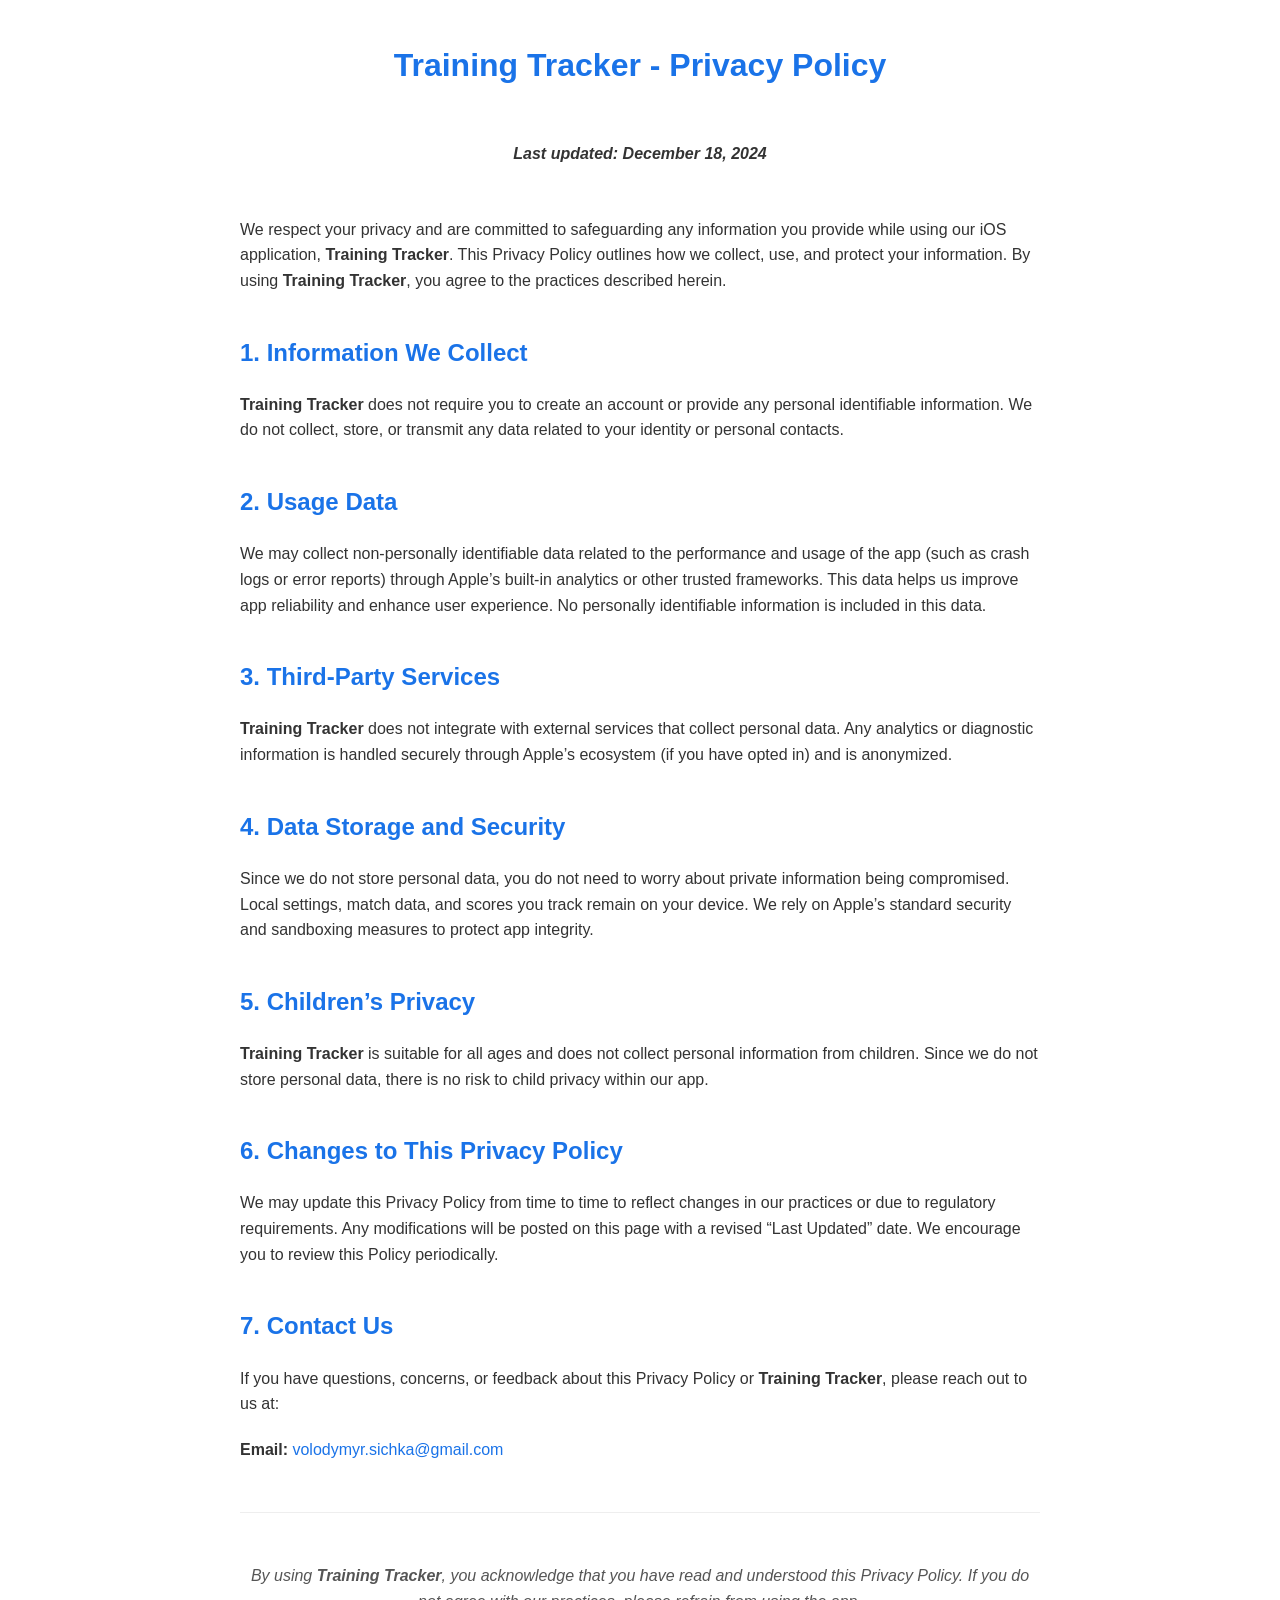
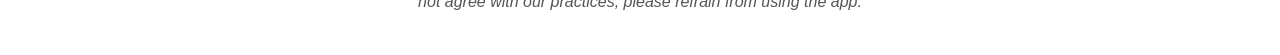
==== privacy-policy.html @ deebe8d8 "Add docs." ====
<!DOCTYPE html>
<html lang="en">
  <head>
    <meta charset="UTF-8" />
    <meta name="viewport" content="width=device-width, initial-scale=1.0"/>
    <title>Training Tracker - Privacy Policy</title>
    <style>
      body {
        font-family: Arial, sans-serif;
        max-width: 800px;
        margin: 40px auto;
        padding: 0 40px;
        line-height: 1.6;
        color: #333;
      }
      h1,
      h2 {
        color: #1a73e8;
      }
      h1 {
        text-align: center;
        margin-bottom: 50px;
      }
      h2 {
        margin-top: 40px;
      }
      p {
        margin-bottom: 20px;
      }
      hr {
        margin: 50px 0;
        border: none;
        border-top: 1px solid #eee;
      }
      .last-updated {
        font-style: italic;
        text-align: center;
        margin-bottom: 50px;
      }
      .footer-note {
        font-style: italic;
        text-align: center;
        margin-top: 50px;
        color: #555;
      }
      a {
        color: #1a73e8;
        text-decoration: none;
      }
      a:hover {
        text-decoration: underline;
      }
    </style>
  </head>
  <body>
    <h1>Training Tracker - Privacy Policy</h1>

    <p class="last-updated"><strong>Last updated: December 18, 2024</strong></p>

    <p>
      We respect your privacy 
      and are committed to safeguarding any information you provide while using our 
      iOS application, <strong>Training Tracker</strong>. This Privacy Policy outlines how 
      we collect, use, and protect your information. By using <strong>Training Tracker</strong>, 
      you agree to the practices described herein.
    </p>

    <h2>1. Information We Collect</h2>
    <p>
      <strong>Training Tracker</strong> does not require you to create an account or provide any 
      personal identifiable information. We do not collect, store, or transmit any data 
      related to your identity or personal contacts.
    </p>

    <h2>2. Usage Data</h2>
    <p>
      We may collect non-personally identifiable data related to the performance and usage 
      of the app (such as crash logs or error reports) through Apple’s built-in analytics 
      or other trusted frameworks. This data helps us improve app reliability and enhance 
      user experience. No personally identifiable information is included in this data.
    </p>

    <h2>3. Third-Party Services</h2>
    <p>
      <strong>Training Tracker</strong> does not integrate with external services that collect 
      personal data. Any analytics or diagnostic information is handled securely through 
      Apple’s ecosystem (if you have opted in) and is anonymized.
    </p>

    <h2>4. Data Storage and Security</h2>
    <p>
      Since we do not store personal data, you do not need to worry about private information 
      being compromised. Local settings, match data, and scores you track remain on your 
      device. We rely on Apple’s standard security and sandboxing measures to protect 
      app integrity.
    </p>

    <h2>5. Children’s Privacy</h2>
    <p>
      <strong>Training Tracker</strong> is suitable for all ages and does not collect personal 
      information from children. Since we do not store personal data, there is no risk to 
      child privacy within our app.
    </p>

    <h2>6. Changes to This Privacy Policy</h2>
    <p>
      We may update this Privacy Policy from time to time to reflect changes in our 
      practices or due to regulatory requirements. Any modifications will be posted 
      on this page with a revised “Last Updated” date. We encourage you to review this 
      Policy periodically.
    </p>

    <h2>7. Contact Us</h2>
    <p>
      If you have questions, concerns, or feedback about this Privacy Policy or 
      <strong>Training Tracker</strong>, please reach out to us at:
    </p>
    <p>
      <strong>Email:</strong> 
      <a href="mailto:volodymyr.sichka@gmail.com">volodymyr.sichka@gmail.com</a>
    </p>

    <hr />

    <p class="footer-note">
      <em>
        By using <strong>Training Tracker</strong>, you acknowledge that you have read and 
        understood this Privacy Policy. If you do not agree with our practices, please 
        refrain from using the app.
      </em>
    </p>
  </body>
</html>
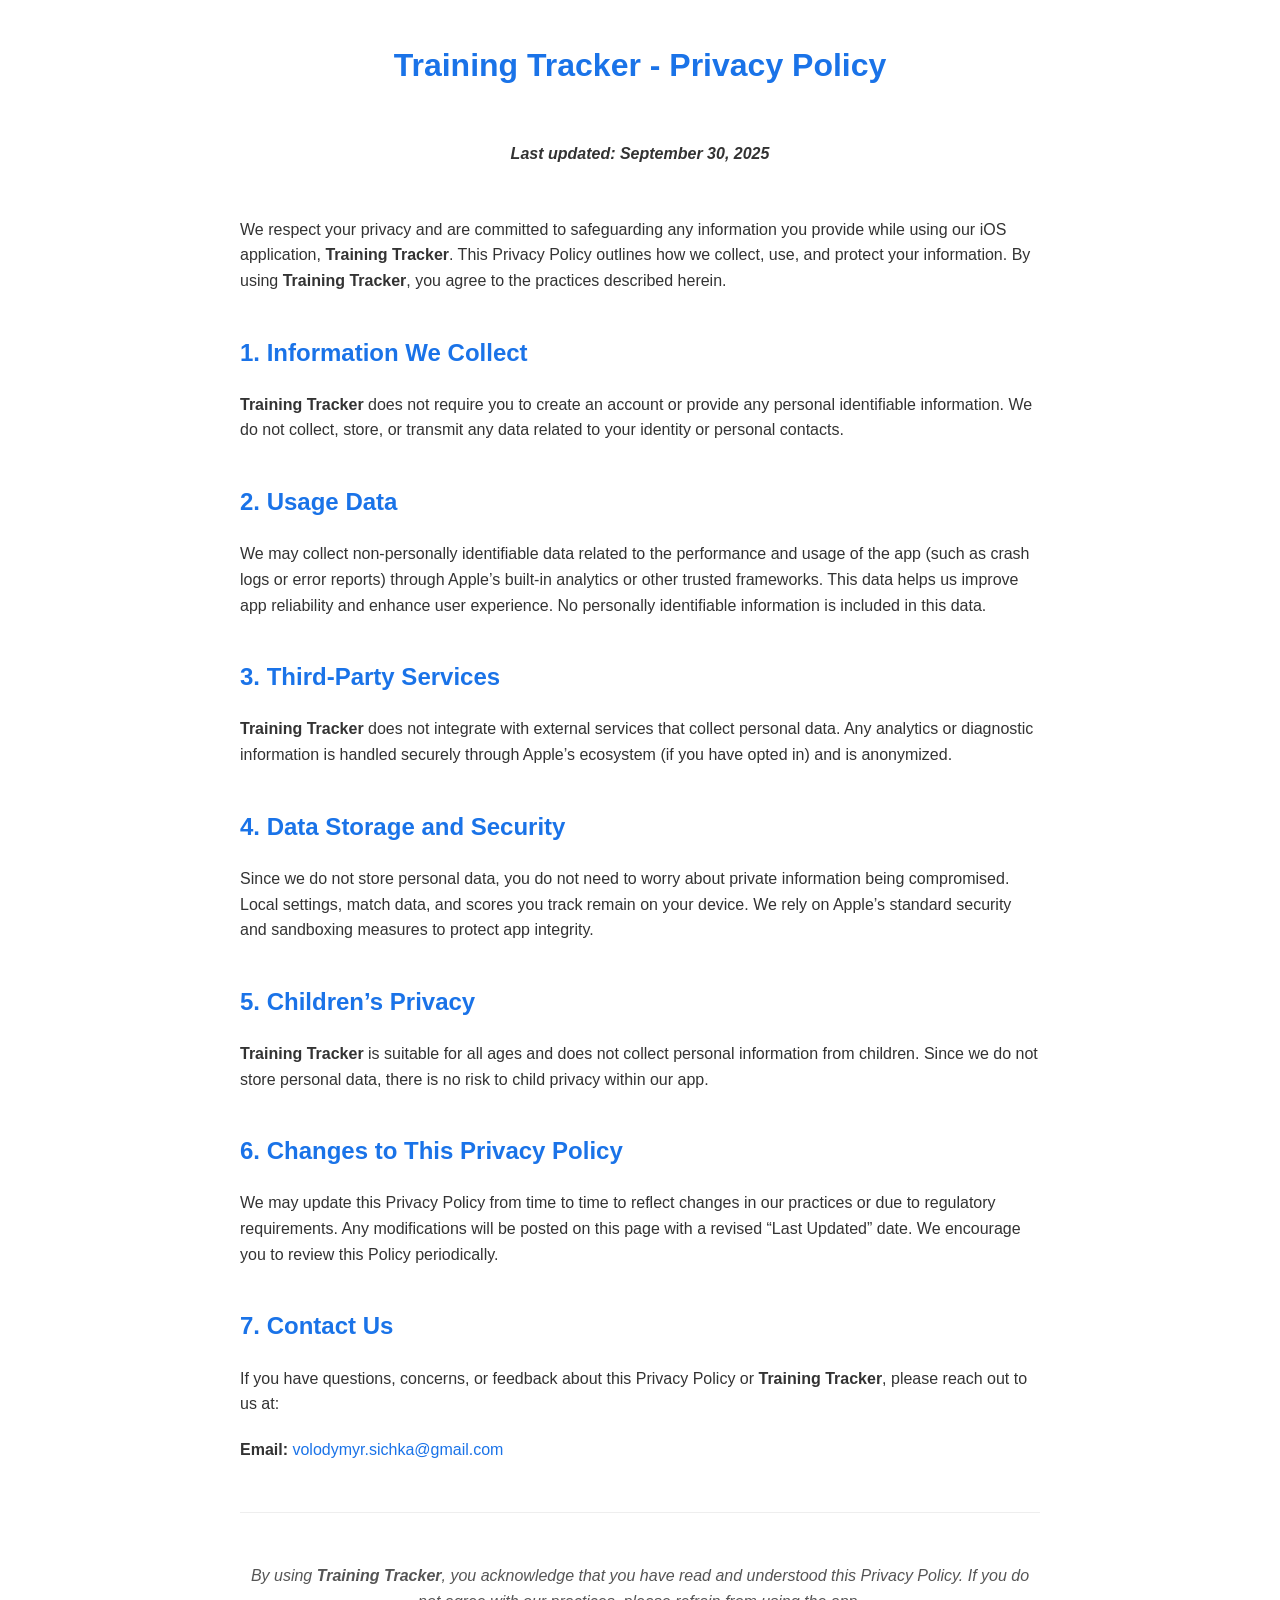
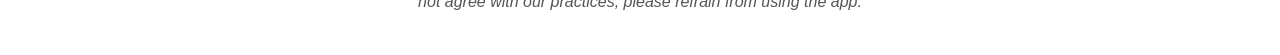
==== commit 63f934c0: "Fix date." ====
--- a/privacy-policy.html
+++ b/privacy-policy.html
@@ -55,7 +55,7 @@
   <body>
     <h1>Training Tracker - Privacy Policy</h1>
 
-    <p class="last-updated"><strong>Last updated: December 18, 2024</strong></p>
+    <p class="last-updated"><strong>Last updated: September 30, 2025</strong></p>
 
     <p>
       We respect your privacy 
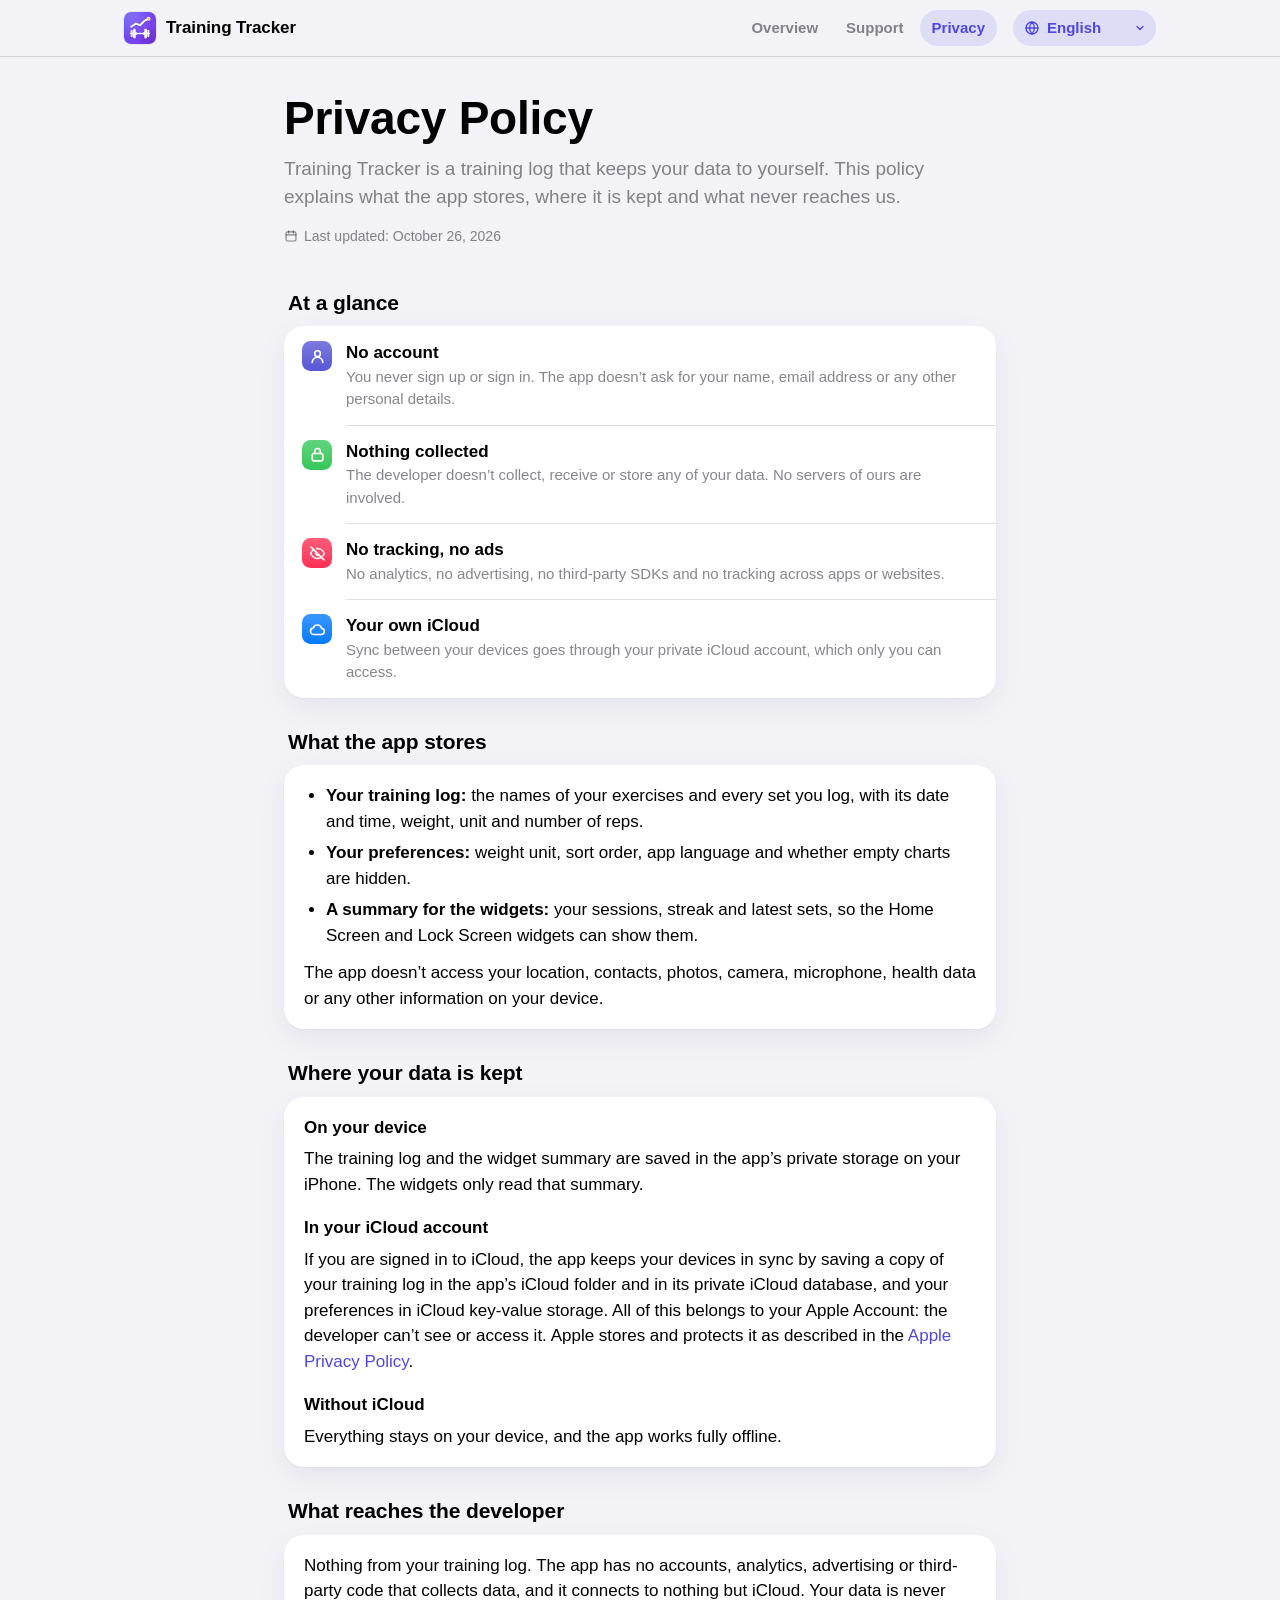
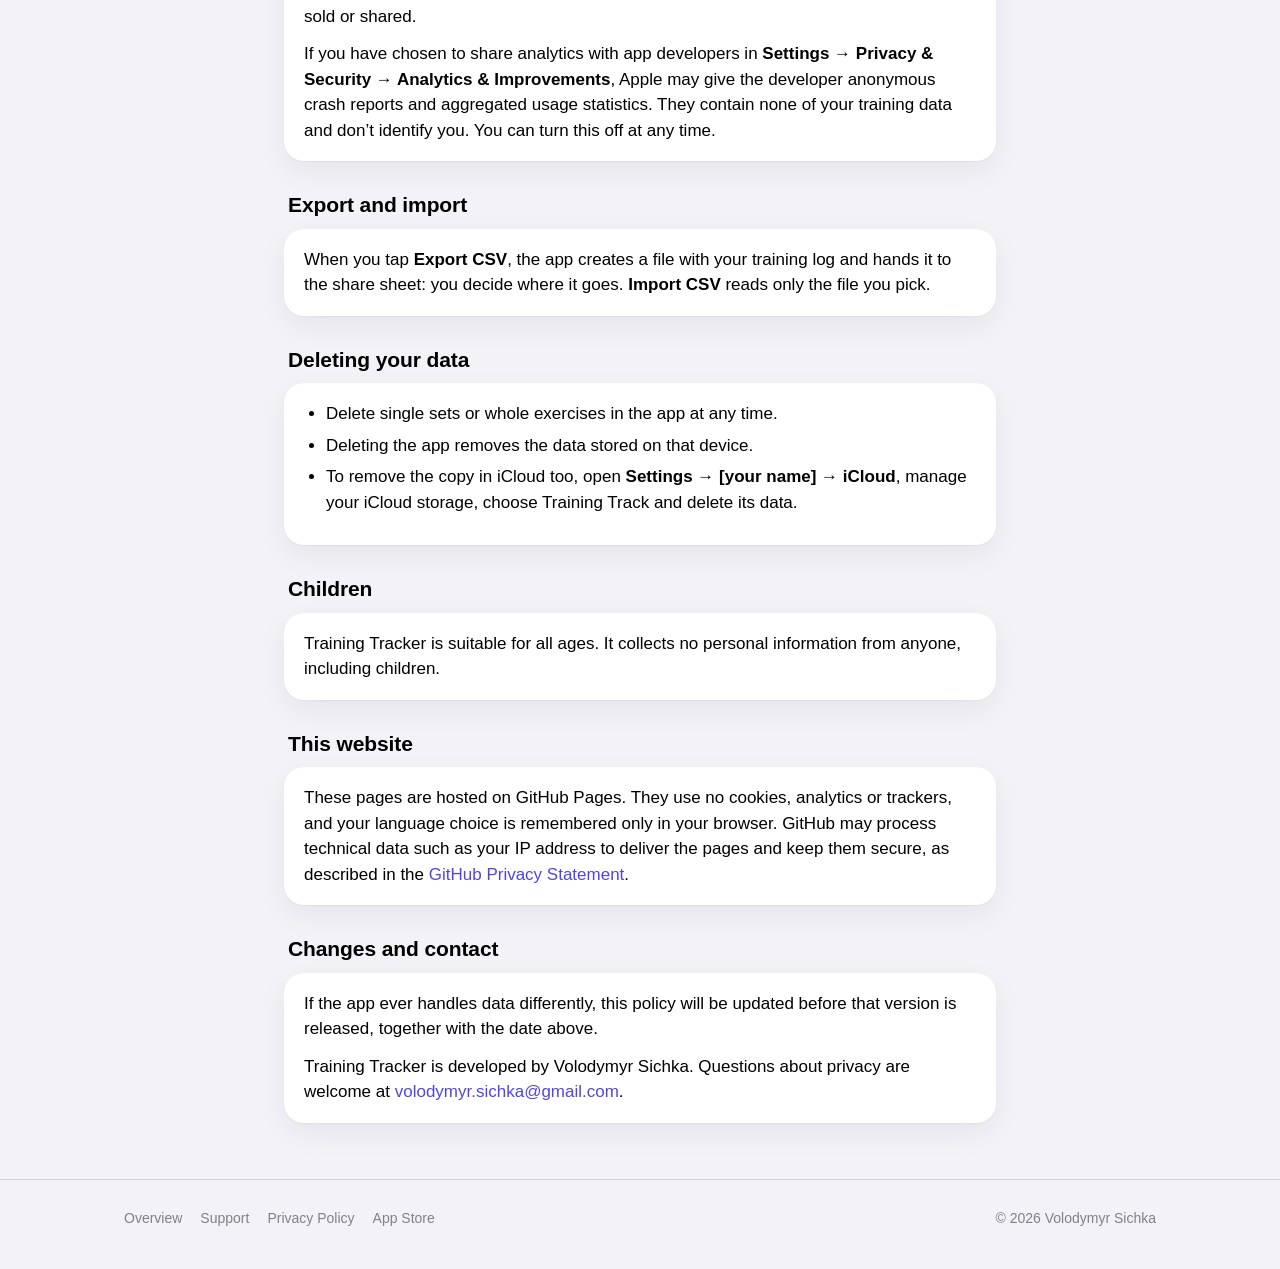
==== commit 33ca7854: "Redesign support and privacy pages, add marketing page Rewrite the three App Store pages in the app'" ====
--- a/privacy-policy.html
+++ b/privacy-policy.html
@@ -1,133 +1,715 @@
-<!DOCTYPE html>
+<!doctype html>
 <html lang="en">
-  <head>
-    <meta charset="UTF-8" />
-    <meta name="viewport" content="width=device-width, initial-scale=1.0"/>
-    <title>Training Tracker - Privacy Policy</title>
-    <style>
-      body {
-        font-family: Arial, sans-serif;
-        max-width: 800px;
-        margin: 40px auto;
-        padding: 0 40px;
-        line-height: 1.6;
-        color: #333;
-      }
-      h1,
-      h2 {
-        color: #1a73e8;
-      }
-      h1 {
-        text-align: center;
-        margin-bottom: 50px;
-      }
-      h2 {
-        margin-top: 40px;
-      }
-      p {
-        margin-bottom: 20px;
-      }
-      hr {
-        margin: 50px 0;
-        border: none;
-        border-top: 1px solid #eee;
-      }
-      .last-updated {
-        font-style: italic;
-        text-align: center;
-        margin-bottom: 50px;
-      }
-      .footer-note {
-        font-style: italic;
-        text-align: center;
-        margin-top: 50px;
-        color: #555;
-      }
-      a {
-        color: #1a73e8;
-        text-decoration: none;
-      }
-      a:hover {
-        text-decoration: underline;
-      }
-    </style>
-  </head>
-  <body>
-    <h1>Training Tracker - Privacy Policy</h1>
-
-    <p class="last-updated"><strong>Last updated: September 30, 2025</strong></p>
-
-    <p>
-      We respect your privacy 
-      and are committed to safeguarding any information you provide while using our 
-      iOS application, <strong>Training Tracker</strong>. This Privacy Policy outlines how 
-      we collect, use, and protect your information. By using <strong>Training Tracker</strong>, 
-      you agree to the practices described herein.
-    </p>
-
-    <h2>1. Information We Collect</h2>
-    <p>
-      <strong>Training Tracker</strong> does not require you to create an account or provide any 
-      personal identifiable information. We do not collect, store, or transmit any data 
-      related to your identity or personal contacts.
-    </p>
-
-    <h2>2. Usage Data</h2>
-    <p>
-      We may collect non-personally identifiable data related to the performance and usage 
-      of the app (such as crash logs or error reports) through Apple’s built-in analytics 
-      or other trusted frameworks. This data helps us improve app reliability and enhance 
-      user experience. No personally identifiable information is included in this data.
-    </p>
-
-    <h2>3. Third-Party Services</h2>
-    <p>
-      <strong>Training Tracker</strong> does not integrate with external services that collect 
-      personal data. Any analytics or diagnostic information is handled securely through 
-      Apple’s ecosystem (if you have opted in) and is anonymized.
-    </p>
-
-    <h2>4. Data Storage and Security</h2>
-    <p>
-      Since we do not store personal data, you do not need to worry about private information 
-      being compromised. Local settings, match data, and scores you track remain on your 
-      device. We rely on Apple’s standard security and sandboxing measures to protect 
-      app integrity.
-    </p>
-
-    <h2>5. Children’s Privacy</h2>
-    <p>
-      <strong>Training Tracker</strong> is suitable for all ages and does not collect personal 
-      information from children. Since we do not store personal data, there is no risk to 
-      child privacy within our app.
-    </p>
-
-    <h2>6. Changes to This Privacy Policy</h2>
-    <p>
-      We may update this Privacy Policy from time to time to reflect changes in our 
-      practices or due to regulatory requirements. Any modifications will be posted 
-      on this page with a revised “Last Updated” date. We encourage you to review this 
-      Policy periodically.
-    </p>
-
-    <h2>7. Contact Us</h2>
-    <p>
-      If you have questions, concerns, or feedback about this Privacy Policy or 
-      <strong>Training Tracker</strong>, please reach out to us at:
-    </p>
-    <p>
-      <strong>Email:</strong> 
-      <a href="mailto:volodymyr.sichka@gmail.com">volodymyr.sichka@gmail.com</a>
-    </p>
-
-    <hr />
-
-    <p class="footer-note">
-      <em>
-        By using <strong>Training Tracker</strong>, you acknowledge that you have read and 
-        understood this Privacy Policy. If you do not agree with our practices, please 
-        refrain from using the app.
-      </em>
-    </p>
-  </body>
-</html>+<head>
+  <meta charset="utf-8">
+  <meta name="viewport" content="width=device-width, initial-scale=1, viewport-fit=cover">
+  <meta name="color-scheme" content="light dark">
+  <meta name="theme-color" media="(prefers-color-scheme: light)" content="#F2F2F7">
+  <meta name="theme-color" media="(prefers-color-scheme: dark)" content="#000000">
+  <title>Privacy Policy · Training Tracker</title>
+  <meta name="description" content="Training Tracker has no accounts, collects no data and keeps your training log on your device and in your own iCloud.">
+  <link rel="icon" type="image/png" href="assets/favicon.png">
+  <link rel="apple-touch-icon" href="assets/apple-touch-icon.png">
+  <link rel="stylesheet" href="assets/style.css">
+  <script src="assets/site.js"></script>
+</head>
+<body>
+  <div class="l10n" data-title hidden>
+    <span lang="en">Privacy Policy · Training Tracker</span>
+    <span lang="de">Datenschutzerklärung · Training Tracker</span>
+    <span lang="fr">Politique de confidentialité · Training Tracker</span>
+    <span lang="uk">Політика конфіденційності · Training Tracker</span>
+    <span lang="es">Política de privacidad · Training Tracker</span>
+    <span lang="ja">プライバシーポリシー · Training Tracker</span>
+    <span lang="pt">Política de Privacidade · Training Tracker</span>
+  </div>
+
+  <header class="topbar">
+    <div class="wrap">
+      <a class="brand display" href="marketing.html">
+        <picture>
+          <source srcset="assets/app-icon-dark.png" media="(prefers-color-scheme: dark)">
+          <img src="assets/app-icon.png" alt="" width="32" height="32">
+        </picture>
+        <span>Training Tracker</span>
+      </a>
+      <nav class="nav">
+        <a href="marketing.html" class="l10n"><span lang="en">Overview</span><span lang="de">Überblick</span><span lang="fr">Aperçu</span><span lang="uk">Огляд</span><span lang="es">Resumen</span><span lang="ja">概要</span><span lang="pt">Visão geral</span></a>
+        <a href="support.html" class="l10n"><span lang="en">Support</span><span lang="de">Support</span><span lang="fr">Assistance</span><span lang="uk">Підтримка</span><span lang="es">Soporte</span><span lang="ja">サポート</span><span lang="pt">Suporte</span></a>
+        <a href="privacy-policy.html" class="l10n" aria-current="page"><span lang="en">Privacy</span><span lang="de">Datenschutz</span><span lang="fr">Confidentialité</span><span lang="uk">Конфіденційність</span><span lang="es">Privacidad</span><span lang="ja">プライバシー</span><span lang="pt">Privacidade</span></a>
+      </nav>
+      <label class="lang-picker">
+        <svg class="icon" aria-hidden="true"><use href="assets/icons.svg#globe"/></svg>
+        <select id="language" aria-label="Language">
+          <option value="en">English</option>
+          <option value="de">Deutsch</option>
+          <option value="fr">Français</option>
+          <option value="uk">Українська</option>
+          <option value="es">Español</option>
+          <option value="ja">日本語</option>
+          <option value="pt">Português</option>
+        </select>
+        <svg class="icon chevron" aria-hidden="true"><use href="assets/icons.svg#chevron-down"/></svg>
+      </label>
+    </div>
+  </header>
+
+  <main class="wrap narrow l10n">
+
+    <!-- English (authoritative) -->
+    <article lang="en">
+      <header class="page-head">
+        <h1 class="display">Privacy Policy</h1>
+        <p class="lead">Training Tracker is a training log that keeps your data to yourself. This policy explains what the app stores, where it is kept and what never reaches us.</p>
+        <p class="meta"><svg class="icon" aria-hidden="true"><use href="assets/icons.svg#calendar"/></svg>Last updated: October 26, 2026</p>
+      </header>
+
+      <section class="section">
+        <h2 class="section-title display">At a glance</h2>
+        <div class="group">
+          <div class="row"><span class="tile c-indigo"><svg class="icon"><use href="assets/icons.svg#person"/></svg></span><span><span class="row-title">No account</span><span class="row-text">You never sign up or sign in. The app doesn’t ask for your name, email address or any other personal details.</span></span></div>
+          <div class="row"><span class="tile c-green"><svg class="icon"><use href="assets/icons.svg#lock"/></svg></span><span><span class="row-title">Nothing collected</span><span class="row-text">The developer doesn’t collect, receive or store any of your data. No servers of ours are involved.</span></span></div>
+          <div class="row"><span class="tile c-pink"><svg class="icon"><use href="assets/icons.svg#eye-off"/></svg></span><span><span class="row-title">No tracking, no ads</span><span class="row-text">No analytics, no advertising, no third-party SDKs and no tracking across apps or websites.</span></span></div>
+          <div class="row"><span class="tile c-blue"><svg class="icon"><use href="assets/icons.svg#cloud"/></svg></span><span><span class="row-title">Your own iCloud</span><span class="row-text">Sync between your devices goes through your private iCloud account, which only you can access.</span></span></div>
+        </div>
+      </section>
+
+      <section class="section">
+        <h2 class="section-title display">What the app stores</h2>
+        <div class="card">
+          <ul>
+            <li><strong>Your training log:</strong> the names of your exercises and every set you log, with its date and time, weight, unit and number of reps.</li>
+            <li><strong>Your preferences:</strong> weight unit, sort order, app language and whether empty charts are hidden.</li>
+            <li><strong>A summary for the widgets:</strong> your sessions, streak and latest sets, so the Home Screen and Lock Screen widgets can show them.</li>
+          </ul>
+          <p>The app doesn’t access your location, contacts, photos, camera, microphone, health data or any other information on your device.</p>
+        </div>
+      </section>
+
+      <section class="section">
+        <h2 class="section-title display">Where your data is kept</h2>
+        <div class="card">
+          <h3>On your device</h3>
+          <p>The training log and the widget summary are saved in the app’s private storage on your iPhone. The widgets only read that summary.</p>
+          <h3>In your iCloud account</h3>
+          <p>If you are signed in to iCloud, the app keeps your devices in sync by saving a copy of your training log in the app’s iCloud folder and in its private iCloud database, and your preferences in iCloud key-value storage. All of this belongs to your Apple Account: the developer can’t see or access it. Apple stores and protects it as described in the <a href="https://www.apple.com/legal/privacy/">Apple Privacy Policy</a>.</p>
+          <h3>Without iCloud</h3>
+          <p>Everything stays on your device, and the app works fully offline.</p>
+        </div>
+      </section>
+
+      <section class="section">
+        <h2 class="section-title display">What reaches the developer</h2>
+        <div class="card">
+          <p>Nothing from your training log. The app has no accounts, analytics, advertising or third-party code that collects data, and it connects to nothing but iCloud. Your data is never sold or shared.</p>
+          <p>If you have chosen to share analytics with app developers in <span class="ui">Settings → Privacy &amp; Security → Analytics &amp; Improvements</span>, Apple may give the developer anonymous crash reports and aggregated usage statistics. They contain none of your training data and don’t identify you. You can turn this off at any time.</p>
+        </div>
+      </section>
+
+      <section class="section">
+        <h2 class="section-title display">Export and import</h2>
+        <div class="card">
+          <p>When you tap <span class="ui">Export CSV</span>, the app creates a file with your training log and hands it to the share sheet: you decide where it goes. <span class="ui">Import CSV</span> reads only the file you pick.</p>
+        </div>
+      </section>
+
+      <section class="section">
+        <h2 class="section-title display">Deleting your data</h2>
+        <div class="card">
+          <ul>
+            <li>Delete single sets or whole exercises in the app at any time.</li>
+            <li>Deleting the app removes the data stored on that device.</li>
+            <li>To remove the copy in iCloud too, open <span class="ui">Settings → [your name] → iCloud</span>, manage your iCloud storage, choose Training Track and delete its data.</li>
+          </ul>
+        </div>
+      </section>
+
+      <section class="section">
+        <h2 class="section-title display">Children</h2>
+        <div class="card">
+          <p>Training Tracker is suitable for all ages. It collects no personal information from anyone, including children.</p>
+        </div>
+      </section>
+
+      <section class="section">
+        <h2 class="section-title display">This website</h2>
+        <div class="card">
+          <p>These pages are hosted on GitHub Pages. They use no cookies, analytics or trackers, and your language choice is remembered only in your browser. GitHub may process technical data such as your IP address to deliver the pages and keep them secure, as described in the <a href="https://docs.github.com/site-policy/privacy-policies/github-general-privacy-statement">GitHub Privacy Statement</a>.</p>
+        </div>
+      </section>
+
+      <section class="section">
+        <h2 class="section-title display">Changes and contact</h2>
+        <div class="card">
+          <p>If the app ever handles data differently, this policy will be updated before that version is released, together with the date above.</p>
+          <p>Training Tracker is developed by Volodymyr Sichka. Questions about privacy are welcome at <a href="mailto:volodymyr.sichka@gmail.com">volodymyr.sichka@gmail.com</a>.</p>
+        </div>
+      </section>
+    </article>
+
+    <!-- Deutsch -->
+    <article lang="de">
+      <header class="page-head">
+        <h1 class="display">Datenschutz&shy;erklärung</h1>
+        <p class="lead">Training Tracker ist ein Trainingstagebuch, das deine Daten bei dir lässt. Hier steht, was die App speichert, wo die Daten liegen und was uns nie erreicht.</p>
+        <p class="meta"><svg class="icon" aria-hidden="true"><use href="assets/icons.svg#calendar"/></svg>Stand: 26. Oktober 2026</p>
+      </header>
+
+      <section class="section">
+        <h2 class="section-title display">Auf einen Blick</h2>
+        <div class="group">
+          <div class="row"><span class="tile c-indigo"><svg class="icon"><use href="assets/icons.svg#person"/></svg></span><span><span class="row-title">Kein Konto</span><span class="row-text">Du musst dich nie registrieren oder anmelden. Die App fragt weder nach deinem Namen noch nach deiner E-Mail-Adresse oder anderen persönlichen Angaben.</span></span></div>
+          <div class="row"><span class="tile c-green"><svg class="icon"><use href="assets/icons.svg#lock"/></svg></span><span><span class="row-title">Keine Datenerhebung</span><span class="row-text">Der Entwickler erhebt, empfängt und speichert keine deiner Daten. Es sind keine eigenen Server beteiligt.</span></span></div>
+          <div class="row"><span class="tile c-pink"><svg class="icon"><use href="assets/icons.svg#eye-off"/></svg></span><span><span class="row-title">Kein Tracking, keine Werbung</span><span class="row-text">Keine Analysedienste, keine Werbung, keine SDKs von Drittanbietern und kein Tracking über Apps oder Websites hinweg.</span></span></div>
+          <div class="row"><span class="tile c-blue"><svg class="icon"><use href="assets/icons.svg#cloud"/></svg></span><span><span class="row-title">Deine eigene iCloud</span><span class="row-text">Der Abgleich zwischen deinen Geräten läuft über deinen privaten iCloud-Account, auf den nur du zugreifen kannst.</span></span></div>
+        </div>
+      </section>
+
+      <section class="section">
+        <h2 class="section-title display">Was die App speichert</h2>
+        <div class="card">
+          <ul>
+            <li><strong>Dein Trainingstagebuch:</strong> die Namen deiner Übungen und jeden eingetragenen Satz mit Datum und Uhrzeit, Gewicht, Einheit und Wiederholungen.</li>
+            <li><strong>Deine Einstellungen:</strong> Gewichtseinheit, Sortierung, App-Sprache und ob leere Diagramme ausgeblendet werden.</li>
+            <li><strong>Eine Zusammenfassung für die Widgets:</strong> deine Einheiten, deine Serie und deine letzten Sätze, damit die Widgets auf dem Home- und Sperrbildschirm sie anzeigen können.</li>
+          </ul>
+          <p>Die App greift nicht auf deinen Standort, deine Kontakte, Fotos, Kamera, dein Mikrofon, Gesundheitsdaten oder andere Informationen auf deinem Gerät zu.</p>
+        </div>
+      </section>
+
+      <section class="section">
+        <h2 class="section-title display">Wo deine Daten liegen</h2>
+        <div class="card">
+          <h3>Auf deinem Gerät</h3>
+          <p>Das Trainingstagebuch und die Widget-Zusammenfassung werden im privaten Speicher der App auf deinem iPhone gesichert. Die Widgets lesen nur diese Zusammenfassung.</p>
+          <h3>In deinem iCloud-Account</h3>
+          <p>Wenn du bei iCloud angemeldet bist, hält die App deine Geräte synchron: Sie speichert eine Kopie deines Trainingstagebuchs im iCloud-Ordner der App und in ihrer privaten iCloud-Datenbank sowie deine Einstellungen im iCloud-Schlüssel-Wert-Speicher. All das gehört zu deinem Apple Account – der Entwickler kann es weder sehen noch darauf zugreifen. Apple speichert und schützt diese Daten gemäß der <a href="https://www.apple.com/de/legal/privacy/">Datenschutzrichtlinie von Apple</a>.</p>
+          <h3>Ohne iCloud</h3>
+          <p>Alles bleibt auf deinem Gerät, und die App funktioniert vollständig offline.</p>
+        </div>
+      </section>
+
+      <section class="section">
+        <h2 class="section-title display">Was den Entwickler erreicht</h2>
+        <div class="card">
+          <p>Nichts aus deinem Trainingstagebuch. Die App hat keine Konten, keine Analyse, keine Werbung und keinen Fremdcode, der Daten sammelt, und sie verbindet sich mit nichts außer iCloud. Deine Daten werden nie verkauft oder weitergegeben.</p>
+          <p>Wenn du unter <span class="ui">Einstellungen → Datenschutz &amp; Sicherheit → Analyse &amp; Verbesserungen</span> zugestimmt hast, Analysedaten mit App-Entwicklern zu teilen, kann Apple dem Entwickler anonyme Absturzberichte und zusammengefasste Nutzungsstatistiken bereitstellen. Sie enthalten keine Trainingsdaten und lassen keinen Rückschluss auf dich zu. Du kannst das jederzeit ausschalten.</p>
+        </div>
+      </section>
+
+      <section class="section">
+        <h2 class="section-title display">Export und Import</h2>
+        <div class="card">
+          <p>Wenn du auf <span class="ui">CSV exportieren</span> tippst, erstellt die App eine Datei mit deinem Trainingstagebuch und übergibt sie an das Teilen-Menü – du entscheidest, wohin sie geht. <span class="ui">CSV importieren</span> liest nur die Datei, die du auswählst.</p>
+        </div>
+      </section>
+
+      <section class="section">
+        <h2 class="section-title display">Daten löschen</h2>
+        <div class="card">
+          <ul>
+            <li>Einzelne Sätze oder ganze Übungen kannst du jederzeit in der App löschen.</li>
+            <li>Wenn du die App löschst, werden die auf diesem Gerät gespeicherten Daten entfernt.</li>
+            <li>Um auch die Kopie in iCloud zu entfernen, öffne <span class="ui">Einstellungen → [dein Name] → iCloud</span>, verwalte deinen iCloud-Speicher, wähle Training Track und lösche die Daten.</li>
+          </ul>
+        </div>
+      </section>
+
+      <section class="section">
+        <h2 class="section-title display">Kinder</h2>
+        <div class="card">
+          <p>Training Tracker ist für alle Altersgruppen geeignet. Die App erhebt von niemandem personenbezogene Daten, auch nicht von Kindern.</p>
+        </div>
+      </section>
+
+      <section class="section">
+        <h2 class="section-title display">Diese Website</h2>
+        <div class="card">
+          <p>Diese Seiten werden über GitHub Pages bereitgestellt. Sie verwenden keine Cookies, Analysedienste oder Tracker; deine Sprachwahl wird nur in deinem Browser gespeichert. GitHub kann technische Daten wie deine IP-Adresse verarbeiten, um die Seiten auszuliefern und abzusichern – siehe das <a href="https://docs.github.com/site-policy/privacy-policies/github-general-privacy-statement">GitHub Privacy Statement</a>.</p>
+        </div>
+      </section>
+
+      <section class="section">
+        <h2 class="section-title display">Änderungen und Kontakt</h2>
+        <div class="card">
+          <p>Falls die App jemals anders mit Daten umgeht, wird diese Erklärung vor dem Erscheinen der jeweiligen Version aktualisiert, ebenso das Datum oben.</p>
+          <p>Training Tracker wird von Volodymyr Sichka entwickelt. Fragen zum Datenschutz gern an <a href="mailto:volodymyr.sichka@gmail.com">volodymyr.sichka@gmail.com</a>.</p>
+        </div>
+        <p class="footnote">Diese Übersetzung dient der Information. Bei Abweichungen gilt die englische Fassung.</p>
+      </section>
+    </article>
+
+    <!-- Français -->
+    <article lang="fr">
+      <header class="page-head">
+        <h1 class="display">Politique de confidentialité</h1>
+        <p class="lead">Training Tracker est un journal d’entraînement qui garde vos données pour vous. Cette politique explique ce que l’app enregistre, où les données sont conservées et ce qui ne nous parvient jamais.</p>
+        <p class="meta"><svg class="icon" aria-hidden="true"><use href="assets/icons.svg#calendar"/></svg>Dernière mise à jour&nbsp;: 26&nbsp;octobre 2026</p>
+      </header>
+
+      <section class="section">
+        <h2 class="section-title display">En bref</h2>
+        <div class="group">
+          <div class="row"><span class="tile c-indigo"><svg class="icon"><use href="assets/icons.svg#person"/></svg></span><span><span class="row-title">Aucun compte</span><span class="row-text">Vous n’avez jamais besoin de vous inscrire ni de vous connecter. L’app ne vous demande ni nom, ni adresse e-mail, ni aucune autre information personnelle.</span></span></div>
+          <div class="row"><span class="tile c-green"><svg class="icon"><use href="assets/icons.svg#lock"/></svg></span><span><span class="row-title">Aucune collecte</span><span class="row-text">Le développeur ne collecte, ne reçoit et ne stocke aucune de vos données. Aucun serveur à nous n’intervient.</span></span></div>
+          <div class="row"><span class="tile c-pink"><svg class="icon"><use href="assets/icons.svg#eye-off"/></svg></span><span><span class="row-title">Ni suivi, ni publicité</span><span class="row-text">Aucun outil d’analyse, aucune publicité, aucun SDK tiers et aucun suivi entre apps ou sites web.</span></span></div>
+          <div class="row"><span class="tile c-blue"><svg class="icon"><use href="assets/icons.svg#cloud"/></svg></span><span><span class="row-title">Votre propre iCloud</span><span class="row-text">La synchronisation entre vos appareils passe par votre compte iCloud privé, auquel vous seul avez accès.</span></span></div>
+        </div>
+      </section>
+
+      <section class="section">
+        <h2 class="section-title display">Ce que l’app enregistre</h2>
+        <div class="card">
+          <ul>
+            <li><strong>Votre journal d’entraînement&nbsp;:</strong> le nom de vos exercices et chaque série notée, avec sa date et son heure, la charge, l’unité et le nombre de répétitions.</li>
+            <li><strong>Vos préférences&nbsp;:</strong> unité de poids, ordre de tri, langue de l’app et masquage des graphiques vides.</li>
+            <li><strong>Un résumé pour les widgets&nbsp;:</strong> vos séances, votre série de semaines et vos dernières séries, pour que les widgets de l’écran d’accueil et de l’écran verrouillé puissent les afficher.</li>
+          </ul>
+          <p>L’app n’accède ni à votre position, ni à vos contacts, photos, appareil photo, micro, données de santé ou à toute autre information de votre appareil.</p>
+        </div>
+      </section>
+
+      <section class="section">
+        <h2 class="section-title display">Où sont vos données</h2>
+        <div class="card">
+          <h3>Sur votre appareil</h3>
+          <p>Le journal d’entraînement et le résumé des widgets sont enregistrés dans l’espace de stockage privé de l’app sur votre iPhone. Les widgets se contentent de lire ce résumé.</p>
+          <h3>Dans votre compte iCloud</h3>
+          <p>Si vous êtes connecté à iCloud, l’app synchronise vos appareils en enregistrant une copie de votre journal dans le dossier iCloud de l’app et dans sa base de données iCloud privée, et vos préférences dans le stockage clé-valeur d’iCloud. Tout cela appartient à votre compte Apple&nbsp;: le développeur ne peut ni le voir ni y accéder. Apple conserve et protège ces données conformément à sa <a href="https://www.apple.com/fr/legal/privacy/">politique de confidentialité</a>.</p>
+          <h3>Sans iCloud</h3>
+          <p>Tout reste sur votre appareil et l’app fonctionne entièrement hors ligne.</p>
+        </div>
+      </section>
+
+      <section class="section">
+        <h2 class="section-title display">Ce qui parvient au développeur</h2>
+        <div class="card">
+          <p>Rien de votre journal d’entraînement. L’app n’a ni compte, ni outil d’analyse, ni publicité, ni code tiers qui collecte des données, et elle ne se connecte qu’à iCloud. Vos données ne sont jamais vendues ni partagées.</p>
+          <p>Si vous avez accepté de partager les analyses avec les développeurs dans <span class="ui">Réglages → Confidentialité et sécurité → Analyse et améliorations</span>, Apple peut fournir au développeur des rapports de plantage anonymes et des statistiques d’utilisation agrégées. Ils ne contiennent aucune donnée d’entraînement et ne permettent pas de vous identifier. Vous pouvez désactiver ce partage à tout moment.</p>
+        </div>
+      </section>
+
+      <section class="section">
+        <h2 class="section-title display">Export et import</h2>
+        <div class="card">
+          <p>Lorsque vous touchez <span class="ui">Exporter en CSV</span>, l’app crée un fichier contenant votre journal et le transmet à la feuille de partage&nbsp;: c’est vous qui décidez où il va. <span class="ui">Importer un CSV</span> ne lit que le fichier que vous choisissez.</p>
+        </div>
+      </section>
+
+      <section class="section">
+        <h2 class="section-title display">Supprimer vos données</h2>
+        <div class="card">
+          <ul>
+            <li>Supprimez à tout moment des séries ou des exercices entiers dans l’app.</li>
+            <li>Supprimer l’app efface les données enregistrées sur cet appareil.</li>
+            <li>Pour supprimer aussi la copie dans iCloud, ouvrez <span class="ui">Réglages → [votre nom] → iCloud</span>, gérez votre stockage iCloud, choisissez Training Track et supprimez ses données.</li>
+          </ul>
+        </div>
+      </section>
+
+      <section class="section">
+        <h2 class="section-title display">Enfants</h2>
+        <div class="card">
+          <p>Training Tracker convient à tous les âges. L’app ne collecte aucune information personnelle, auprès de personne, y compris des enfants.</p>
+        </div>
+      </section>
+
+      <section class="section">
+        <h2 class="section-title display">Ce site web</h2>
+        <div class="card">
+          <p>Ces pages sont hébergées sur GitHub Pages. Elles n’utilisent ni cookies, ni outils d’analyse, ni traceurs&nbsp;; votre choix de langue est mémorisé uniquement dans votre navigateur. GitHub peut traiter des données techniques comme votre adresse IP pour diffuser et sécuriser les pages, comme l’explique la <a href="https://docs.github.com/site-policy/privacy-policies/github-general-privacy-statement">déclaration de confidentialité de GitHub</a>.</p>
+        </div>
+      </section>
+
+      <section class="section">
+        <h2 class="section-title display">Modifications et contact</h2>
+        <div class="card">
+          <p>Si l’app venait à traiter les données différemment, cette politique serait mise à jour avant la sortie de la version concernée, tout comme la date ci-dessus.</p>
+          <p>Training Tracker est développé par Volodymyr Sichka. Pour toute question sur la confidentialité, écrivez à <a href="mailto:volodymyr.sichka@gmail.com">volodymyr.sichka@gmail.com</a>.</p>
+        </div>
+        <p class="footnote">Cette traduction est fournie à titre informatif. En cas de divergence, la version anglaise prévaut.</p>
+      </section>
+    </article>
+
+    <!-- Українська -->
+    <article lang="uk">
+      <header class="page-head">
+        <h1 class="display">Політика конфіденційності</h1>
+        <p class="lead">Training Tracker — щоденник тренувань, який залишає ваші дані вам. Тут пояснено, що зберігає застосунок, де лежать дані і що ніколи до нас не потрапляє.</p>
+        <p class="meta"><svg class="icon" aria-hidden="true"><use href="assets/icons.svg#calendar"/></svg>Оновлено: 26 жовтня 2026 р.</p>
+      </header>
+
+      <section class="section">
+        <h2 class="section-title display">Коротко</h2>
+        <div class="group">
+          <div class="row"><span class="tile c-indigo"><svg class="icon"><use href="assets/icons.svg#person"/></svg></span><span><span class="row-title">Без облікового запису</span><span class="row-text">Не треба ні реєструватися, ні входити. Застосунок не питає вашого імені, електронної пошти чи інших особистих даних.</span></span></div>
+          <div class="row"><span class="tile c-green"><svg class="icon"><use href="assets/icons.svg#lock"/></svg></span><span><span class="row-title">Нічого не збирається</span><span class="row-text">Розробник не збирає, не отримує і не зберігає жодних ваших даних. Наших серверів тут немає.</span></span></div>
+          <div class="row"><span class="tile c-pink"><svg class="icon"><use href="assets/icons.svg#eye-off"/></svg></span><span><span class="row-title">Без стеження й реклами</span><span class="row-text">Жодної аналітики, реклами, сторонніх SDK і жодного стеження між застосунками чи вебсайтами.</span></span></div>
+          <div class="row"><span class="tile c-blue"><svg class="icon"><use href="assets/icons.svg#cloud"/></svg></span><span><span class="row-title">Ваш власний iCloud</span><span class="row-text">Синхронізація між пристроями йде через ваш приватний обліковий запис iCloud, до якого маєте доступ лише ви.</span></span></div>
+        </div>
+      </section>
+
+      <section class="section">
+        <h2 class="section-title display">Що зберігає застосунок</h2>
+        <div class="card">
+          <ul>
+            <li><strong>Щоденник тренувань:</strong> назви ваших вправ і кожен записаний підхід із датою й часом, вагою, одиницею та кількістю повторів.</li>
+            <li><strong>Налаштування:</strong> одиниця ваги, порядок сортування, мова застосунку та чи приховувати пусті графіки.</li>
+            <li><strong>Зведення для віджетів:</strong> ваші тренування, серія тижнів і останні підходи, щоб віджети на початковому екрані та екрані блокування могли їх показати.</li>
+          </ul>
+          <p>Застосунок не має доступу до вашого місцезнаходження, контактів, фото, камери, мікрофона, даних про здоров’я чи будь-якої іншої інформації на пристрої.</p>
+        </div>
+      </section>
+
+      <section class="section">
+        <h2 class="section-title display">Де зберігаються дані</h2>
+        <div class="card">
+          <h3>На вашому пристрої</h3>
+          <p>Щоденник тренувань і зведення для віджетів зберігаються в приватному сховищі застосунку на вашому iPhone. Віджети лише читають це зведення.</p>
+          <h3>У вашому обліковому записі iCloud</h3>
+          <p>Якщо ви ввійшли в iCloud, застосунок синхронізує ваші пристрої: зберігає копію щоденника в папці застосунку в iCloud і в його приватній базі даних iCloud, а налаштування — у сховищі ключ-значення iCloud. Усе це належить вашому обліковому запису Apple: розробник не може ні бачити цих даних, ні отримати до них доступ. Apple зберігає та захищає їх відповідно до <a href="https://www.apple.com/ua/legal/privacy/">Політики конфіденційності Apple</a>.</p>
+          <h3>Без iCloud</h3>
+          <p>Усе залишається на вашому пристрої, а застосунок повністю працює офлайн.</p>
+        </div>
+      </section>
+
+      <section class="section">
+        <h2 class="section-title display">Що отримує розробник</h2>
+        <div class="card">
+          <p>Нічого з вашого щоденника тренувань. У застосунку немає облікових записів, аналітики, реклами чи стороннього коду, що збирає дані, і він не з’єднується ні з чим, крім iCloud. Ваші дані ніколи не продаються і нікому не передаються.</p>
+          <p>Якщо в Параметрах iOS (<span class="ui">Приватність і безпека → Аналітика й покращення</span>) ви погодилися ділитися аналітикою з розробниками, Apple може надавати розробнику анонімні звіти про збої та узагальнену статистику використання. У них немає даних про тренування, і вони не дозволяють вас ідентифікувати. Це можна вимкнути будь-коли.</p>
+        </div>
+      </section>
+
+      <section class="section">
+        <h2 class="section-title display">Експорт та імпорт</h2>
+        <div class="card">
+          <p>Коли ви торкаєтеся <span class="ui">Експорт CSV</span>, застосунок створює файл із вашим щоденником і передає його в меню «Поширити» — куди його надіслати, вирішуєте ви. <span class="ui">Імпорт CSV</span> читає лише файл, який ви виберете.</p>
+        </div>
+      </section>
+
+      <section class="section">
+        <h2 class="section-title display">Видалення даних</h2>
+        <div class="card">
+          <ul>
+            <li>Окремі підходи чи цілі вправи можна будь-коли видалити в застосунку.</li>
+            <li>Видалення застосунку прибирає дані, збережені на цьому пристрої.</li>
+            <li>Щоб видалити й копію в iCloud, відкрийте <span class="ui">Параметри → [ваше ім’я] → iCloud</span>, перейдіть до керування сховищем iCloud, виберіть Training Track і видаліть його дані.</li>
+          </ul>
+        </div>
+      </section>
+
+      <section class="section">
+        <h2 class="section-title display">Діти</h2>
+        <div class="card">
+          <p>Training Tracker підходить для будь-якого віку. Застосунок ні в кого не збирає особистої інформації, зокрема й у дітей.</p>
+        </div>
+      </section>
+
+      <section class="section">
+        <h2 class="section-title display">Цей вебсайт</h2>
+        <div class="card">
+          <p>Ці сторінки розміщені на GitHub Pages. Вони не використовують ні cookies, ні аналітики, ні трекерів; вибрана мова запам’ятовується лише у вашому браузері. GitHub може обробляти технічні дані, як-от вашу IP-адресу, щоб доставляти сторінки й захищати їх, — див. <a href="https://docs.github.com/site-policy/privacy-policies/github-general-privacy-statement">GitHub Privacy Statement</a>.</p>
+        </div>
+      </section>
+
+      <section class="section">
+        <h2 class="section-title display">Зміни та контакти</h2>
+        <div class="card">
+          <p>Якщо застосунок колись почне поводитися з даними інакше, цю політику буде оновлено ще до виходу такої версії разом із датою вгорі.</p>
+          <p>Training Tracker розробляє Volodymyr Sichka. Із запитаннями про конфіденційність пишіть на <a href="mailto:volodymyr.sichka@gmail.com">volodymyr.sichka@gmail.com</a>.</p>
+        </div>
+        <p class="footnote">Цей переклад наведено для зручності. У разі розбіжностей чинною є англійська версія.</p>
+      </section>
+    </article>
+
+    <!-- Español -->
+    <article lang="es">
+      <header class="page-head">
+        <h1 class="display">Política de privacidad</h1>
+        <p class="lead">Training Tracker es un diario de entrenamiento que deja tus datos contigo. Esta política explica qué guarda la app, dónde se conservan los datos y qué nunca nos llega.</p>
+        <p class="meta"><svg class="icon" aria-hidden="true"><use href="assets/icons.svg#calendar"/></svg>Última actualización: 26 de octubre de 2026</p>
+      </header>
+
+      <section class="section">
+        <h2 class="section-title display">En resumen</h2>
+        <div class="group">
+          <div class="row"><span class="tile c-indigo"><svg class="icon"><use href="assets/icons.svg#person"/></svg></span><span><span class="row-title">Sin cuenta</span><span class="row-text">Nunca tienes que registrarte ni iniciar sesión. La app no te pide tu nombre, tu correo electrónico ni ningún otro dato personal.</span></span></div>
+          <div class="row"><span class="tile c-green"><svg class="icon"><use href="assets/icons.svg#lock"/></svg></span><span><span class="row-title">No se recopila nada</span><span class="row-text">El desarrollador no recopila, recibe ni almacena ninguno de tus datos. No interviene ningún servidor nuestro.</span></span></div>
+          <div class="row"><span class="tile c-pink"><svg class="icon"><use href="assets/icons.svg#eye-off"/></svg></span><span><span class="row-title">Sin rastreo ni anuncios</span><span class="row-text">Sin analíticas, sin publicidad, sin SDK de terceros y sin rastreo entre apps o sitios web.</span></span></div>
+          <div class="row"><span class="tile c-blue"><svg class="icon"><use href="assets/icons.svg#cloud"/></svg></span><span><span class="row-title">Tu propio iCloud</span><span class="row-text">La sincronización entre tus dispositivos pasa por tu cuenta privada de iCloud, a la que solo tú puedes acceder.</span></span></div>
+        </div>
+      </section>
+
+      <section class="section">
+        <h2 class="section-title display">Qué guarda la app</h2>
+        <div class="card">
+          <ul>
+            <li><strong>Tu diario de entrenamiento:</strong> los nombres de tus ejercicios y cada serie que registras, con su fecha y hora, peso, unidad y repeticiones.</li>
+            <li><strong>Tus preferencias:</strong> unidad de peso, orden de clasificación, idioma de la app y si se ocultan los gráficos vacíos.</li>
+            <li><strong>Un resumen para los widgets:</strong> tus sesiones, tu racha y tus últimas series, para que los widgets de la pantalla de inicio y de la pantalla bloqueada puedan mostrarlos.</li>
+          </ul>
+          <p>La app no accede a tu ubicación, contactos, fotos, cámara, micrófono, datos de salud ni a ninguna otra información de tu dispositivo.</p>
+        </div>
+      </section>
+
+      <section class="section">
+        <h2 class="section-title display">Dónde se guardan tus datos</h2>
+        <div class="card">
+          <h3>En tu dispositivo</h3>
+          <p>El diario de entrenamiento y el resumen de los widgets se guardan en el almacenamiento privado de la app en tu iPhone. Los widgets solo leen ese resumen.</p>
+          <h3>En tu cuenta de iCloud</h3>
+          <p>Si has iniciado sesión en iCloud, la app mantiene tus dispositivos sincronizados guardando una copia de tu diario en la carpeta de iCloud de la app y en su base de datos privada de iCloud, y tus preferencias en el almacenamiento clave-valor de iCloud. Todo ello pertenece a tu cuenta de Apple: el desarrollador no puede verlo ni acceder a ello. Apple lo almacena y protege según su <a href="https://www.apple.com/es/legal/privacy/">Política de privacidad</a>.</p>
+          <h3>Sin iCloud</h3>
+          <p>Todo se queda en tu dispositivo y la app funciona completamente sin conexión.</p>
+        </div>
+      </section>
+
+      <section class="section">
+        <h2 class="section-title display">Qué llega al desarrollador</h2>
+        <div class="card">
+          <p>Nada de tu diario de entrenamiento. La app no tiene cuentas, analíticas, publicidad ni código de terceros que recopile datos, y solo se conecta a iCloud. Tus datos nunca se venden ni se comparten.</p>
+          <p>Si has aceptado compartir análisis con los desarrolladores en <span class="ui">Ajustes → Privacidad y seguridad → Análisis y mejoras</span>, Apple puede facilitar al desarrollador informes de fallos anónimos y estadísticas de uso agregadas. No contienen ningún dato de entrenamiento ni te identifican. Puedes desactivarlo en cualquier momento.</p>
+        </div>
+      </section>
+
+      <section class="section">
+        <h2 class="section-title display">Exportar e importar</h2>
+        <div class="card">
+          <p>Al tocar <span class="ui">Exportar CSV</span>, la app crea un archivo con tu diario y lo pasa a la hoja de compartir: tú decides adónde va. <span class="ui">Importar CSV</span> solo lee el archivo que elijas.</p>
+        </div>
+      </section>
+
+      <section class="section">
+        <h2 class="section-title display">Eliminar tus datos</h2>
+        <div class="card">
+          <ul>
+            <li>Elimina series sueltas o ejercicios completos en la app cuando quieras.</li>
+            <li>Al eliminar la app se borran los datos guardados en ese dispositivo.</li>
+            <li>Para eliminar también la copia de iCloud, abre <span class="ui">Ajustes → [tu nombre] → iCloud</span>, gestiona tu almacenamiento de iCloud, elige Training Track y elimina sus datos.</li>
+          </ul>
+        </div>
+      </section>
+
+      <section class="section">
+        <h2 class="section-title display">Niños</h2>
+        <div class="card">
+          <p>Training Tracker es apta para todas las edades. No recopila información personal de nadie, tampoco de niños.</p>
+        </div>
+      </section>
+
+      <section class="section">
+        <h2 class="section-title display">Este sitio web</h2>
+        <div class="card">
+          <p>Estas páginas están alojadas en GitHub Pages. No usan cookies, analíticas ni rastreadores, y el idioma que elijas solo se recuerda en tu navegador. GitHub puede tratar datos técnicos como tu dirección IP para servir las páginas y protegerlas, tal como se describe en la <a href="https://docs.github.com/site-policy/privacy-policies/github-general-privacy-statement">declaración de privacidad de GitHub</a>.</p>
+        </div>
+      </section>
+
+      <section class="section">
+        <h2 class="section-title display">Cambios y contacto</h2>
+        <div class="card">
+          <p>Si alguna vez la app trata los datos de otra forma, esta política se actualizará antes de publicar esa versión, junto con la fecha de arriba.</p>
+          <p>Training Tracker lo desarrolla Volodymyr Sichka. Si tienes preguntas sobre privacidad, escribe a <a href="mailto:volodymyr.sichka@gmail.com">volodymyr.sichka@gmail.com</a>.</p>
+        </div>
+        <p class="footnote">Esta traducción se ofrece a título informativo. En caso de discrepancia, prevalece la versión en inglés.</p>
+      </section>
+    </article>
+
+    <!-- 日本語 -->
+    <article lang="ja">
+      <header class="page-head">
+        <h1 class="display">プライバシーポリシー</h1>
+        <p class="lead">Training Trackerは、あなたのデータをあなたの手元に置いておくトレーニング記録アプリです。アプリが何を保存し、データがどこにあり、何が開発者に届かないのかを説明します。</p>
+        <p class="meta"><svg class="icon" aria-hidden="true"><use href="assets/icons.svg#calendar"/></svg>最終更新日：2026年10月26日</p>
+      </header>
+
+      <section class="section">
+        <h2 class="section-title display">概要</h2>
+        <div class="group">
+          <div class="row"><span class="tile c-indigo"><svg class="icon"><use href="assets/icons.svg#person"/></svg></span><span><span class="row-title">アカウント不要</span><span class="row-text">登録もサインインも必要ありません。名前やメールアドレスなどの個人情報を尋ねることもありません。</span></span></div>
+          <div class="row"><span class="tile c-green"><svg class="icon"><use href="assets/icons.svg#lock"/></svg></span><span><span class="row-title">データを収集しません</span><span class="row-text">開発者があなたのデータを収集・受信・保存することは一切ありません。開発者のサーバーも使いません。</span></span></div>
+          <div class="row"><span class="tile c-pink"><svg class="icon"><use href="assets/icons.svg#eye-off"/></svg></span><span><span class="row-title">トラッキングも広告もなし</span><span class="row-text">解析ツール、広告、サードパーティSDKは使わず、Appやウェブサイトをまたいだトラッキングも行いません。</span></span></div>
+          <div class="row"><span class="tile c-blue"><svg class="icon"><use href="assets/icons.svg#cloud"/></svg></span><span><span class="row-title">あなた自身のiCloud</span><span class="row-text">デバイス間の同期は、あなただけがアクセスできる個人のiCloudアカウントを通じて行われます。</span></span></div>
+        </div>
+      </section>
+
+      <section class="section">
+        <h2 class="section-title display">アプリが保存するもの</h2>
+        <div class="card">
+          <ul>
+            <li><strong>トレーニング記録：</strong>エクササイズの名前と、記録した各セットの日時・重量・単位・回数。</li>
+            <li><strong>設定：</strong>重量の単位、並び順、アプリの言語、空のグラフを非表示にするかどうか。</li>
+            <li><strong>ウィジェット用のまとめ：</strong>ホーム画面とロック画面のウィジェットに表示するための、トレーニング回数、連続記録、最近のセット。</li>
+          </ul>
+          <p>位置情報、連絡先、写真、カメラ、マイク、ヘルスケアデータなど、デバイス上のその他の情報にはアクセスしません。</p>
+        </div>
+      </section>
+
+      <section class="section">
+        <h2 class="section-title display">データの保存場所</h2>
+        <div class="card">
+          <h3>デバイス上</h3>
+          <p>トレーニング記録とウィジェット用のまとめは、iPhone上のアプリ専用の領域に保存されます。ウィジェットはそのまとめを読み取るだけです。</p>
+          <h3>あなたのiCloudアカウント</h3>
+          <p>iCloudにサインインしている場合、デバイス間で同期するために、トレーニング記録のコピーをアプリのiCloudフォルダとアプリ専用の非公開iCloudデータベースに、設定をiCloudのキー値ストレージに保存します。これらはすべてあなたのAppleアカウントに属し、開発者が閲覧したりアクセスしたりすることはできません。Appleは<a href="https://www.apple.com/jp/legal/privacy/">Appleのプライバシーポリシー</a>に従ってこれらを保管・保護します。</p>
+          <h3>iCloudを使わない場合</h3>
+          <p>すべてのデータはデバイス上に残り、アプリは完全にオフラインで動作します。</p>
+        </div>
+      </section>
+
+      <section class="section">
+        <h2 class="section-title display">開発者に届くもの</h2>
+        <div class="card">
+          <p>トレーニング記録は一切届きません。アプリにはアカウント、解析、広告、データを収集するサードパーティのコードがなく、iCloud以外には接続しません。あなたのデータが販売・共有されることはありません。</p>
+          <p><span class="ui">設定 → プライバシーとセキュリティ → 解析および改善</span>でAppデベロッパとの共有に同意している場合、Appleが匿名のクラッシュレポートと集計された利用統計を開発者に提供することがあります。これらにトレーニングデータは含まれず、あなたを特定することもできません。この共有はいつでもオフにできます。</p>
+        </div>
+      </section>
+
+      <section class="section">
+        <h2 class="section-title display">書き出しと読み込み</h2>
+        <div class="card">
+          <p><span class="ui">CSVを書き出す</span>をタップすると、トレーニング記録のファイルが作成され、共有シートに渡されます。送り先を決めるのはあなたです。<span class="ui">CSVを読み込む</span>は、あなたが選んだファイルだけを読み込みます。</p>
+        </div>
+      </section>
+
+      <section class="section">
+        <h2 class="section-title display">データの削除</h2>
+        <div class="card">
+          <ul>
+            <li>個々のセットやエクササイズ全体は、アプリ内でいつでも削除できます。</li>
+            <li>アプリを削除すると、そのデバイスに保存されたデータも削除されます。</li>
+            <li>iCloud上のコピーも削除するには、<span class="ui">設定 → [ユーザ名] → iCloud</span>でiCloudストレージの管理を開き、Training Trackを選んでデータを削除してください。</li>
+          </ul>
+        </div>
+      </section>
+
+      <section class="section">
+        <h2 class="section-title display">お子様について</h2>
+        <div class="card">
+          <p>Training Trackerはすべての年齢の方にご利用いただけます。お子様を含め、誰からも個人情報を収集しません。</p>
+        </div>
+      </section>
+
+      <section class="section">
+        <h2 class="section-title display">このウェブサイト</h2>
+        <div class="card">
+          <p>これらのページはGitHub Pagesでホストされています。Cookie、解析ツール、トラッカーは使用せず、選択した言語はお使いのブラウザにのみ保存されます。GitHubはページの配信と保護のために、IPアドレスなどの技術的なデータを処理することがあります。詳しくは<a href="https://docs.github.com/site-policy/privacy-policies/github-general-privacy-statement">GitHubのプライバシーステートメント</a>をご覧ください。</p>
+        </div>
+      </section>
+
+      <section class="section">
+        <h2 class="section-title display">変更とお問い合わせ</h2>
+        <div class="card">
+          <p>アプリのデータの扱いが変わる場合は、そのバージョンの公開前にこのポリシーと上記の日付を更新します。</p>
+          <p>Training TrackerはVolodymyr Sichkaが開発しています。プライバシーに関するご質問は<a href="mailto:volodymyr.sichka@gmail.com">volodymyr.sichka@gmail.com</a>までお寄せください。</p>
+        </div>
+        <p class="footnote">この翻訳は参考のために提供しています。内容に相違がある場合は英語版が優先されます。</p>
+      </section>
+    </article>
+
+    <!-- Português -->
+    <article lang="pt">
+      <header class="page-head">
+        <h1 class="display">Política de Privacidade</h1>
+        <p class="lead">O Training Tracker é um diário de treino que deixa seus dados com você. Esta política explica o que o app armazena, onde os dados ficam e o que nunca chega até nós.</p>
+        <p class="meta"><svg class="icon" aria-hidden="true"><use href="assets/icons.svg#calendar"/></svg>Última atualização: 26 de outubro de 2026</p>
+      </header>
+
+      <section class="section">
+        <h2 class="section-title display">Em resumo</h2>
+        <div class="group">
+          <div class="row"><span class="tile c-indigo"><svg class="icon"><use href="assets/icons.svg#person"/></svg></span><span><span class="row-title">Sem conta</span><span class="row-text">Você nunca precisa se cadastrar nem iniciar sessão. O app não pede seu nome, e-mail ou qualquer outro dado pessoal.</span></span></div>
+          <div class="row"><span class="tile c-green"><svg class="icon"><use href="assets/icons.svg#lock"/></svg></span><span><span class="row-title">Nada é coletado</span><span class="row-text">O desenvolvedor não coleta, recebe nem armazena nenhum dado seu. Nenhum servidor nosso está envolvido.</span></span></div>
+          <div class="row"><span class="tile c-pink"><svg class="icon"><use href="assets/icons.svg#eye-off"/></svg></span><span><span class="row-title">Sem rastreamento nem anúncios</span><span class="row-text">Sem análises, sem publicidade, sem SDKs de terceiros e sem rastreamento entre apps ou sites.</span></span></div>
+          <div class="row"><span class="tile c-blue"><svg class="icon"><use href="assets/icons.svg#cloud"/></svg></span><span><span class="row-title">Seu próprio iCloud</span><span class="row-text">A sincronização entre seus dispositivos passa pela sua conta privada do iCloud, que só você pode acessar.</span></span></div>
+        </div>
+      </section>
+
+      <section class="section">
+        <h2 class="section-title display">O que o app armazena</h2>
+        <div class="card">
+          <ul>
+            <li><strong>Seu diário de treino:</strong> os nomes dos seus exercícios e cada série registrada, com data e hora, peso, unidade e número de repetições.</li>
+            <li><strong>Suas preferências:</strong> unidade de peso, ordem de classificação, idioma do app e se os gráficos vazios ficam ocultos.</li>
+            <li><strong>Um resumo para os widgets:</strong> suas sessões, sequência e últimas séries, para que os widgets da Tela de Início e da Tela Bloqueada possam exibi-los.</li>
+          </ul>
+          <p>O app não acessa sua localização, contatos, fotos, câmera, microfone, dados de saúde ou qualquer outra informação do dispositivo.</p>
+        </div>
+      </section>
+
+      <section class="section">
+        <h2 class="section-title display">Onde seus dados ficam</h2>
+        <div class="card">
+          <h3>No seu dispositivo</h3>
+          <p>O diário de treino e o resumo dos widgets ficam salvos no armazenamento privado do app no seu iPhone. Os widgets apenas leem esse resumo.</p>
+          <h3>Na sua conta do iCloud</h3>
+          <p>Se você tiver iniciado sessão no iCloud, o app mantém seus dispositivos sincronizados salvando uma cópia do diário na pasta do app no iCloud e no banco de dados privado do iCloud, e suas preferências no armazenamento de chave-valor do iCloud. Tudo isso pertence à sua Conta Apple: o desenvolvedor não pode ver nem acessar esses dados. A Apple os armazena e protege conforme a <a href="https://www.apple.com/br/legal/privacy/">Política de Privacidade da Apple</a>.</p>
+          <h3>Sem iCloud</h3>
+          <p>Tudo fica no seu dispositivo, e o app funciona totalmente offline.</p>
+        </div>
+      </section>
+
+      <section class="section">
+        <h2 class="section-title display">O que chega ao desenvolvedor</h2>
+        <div class="card">
+          <p>Nada do seu diário de treino. O app não tem contas, análises, publicidade nem código de terceiros que colete dados, e só se conecta ao iCloud. Seus dados nunca são vendidos nem compartilhados.</p>
+          <p>Se você aceitou compartilhar análises com desenvolvedores em <span class="ui">Ajustes → Privacidade e Segurança → Análise e Melhorias</span>, a Apple pode fornecer ao desenvolvedor relatórios de falhas anônimos e estatísticas de uso agregadas. Eles não contêm dados de treino nem identificam você. Você pode desativar isso a qualquer momento.</p>
+        </div>
+      </section>
+
+      <section class="section">
+        <h2 class="section-title display">Exportar e importar</h2>
+        <div class="card">
+          <p>Ao tocar em <span class="ui">Exportar CSV</span>, o app cria um arquivo com seu diário e o entrega à planilha de compartilhamento: você decide para onde ele vai. <span class="ui">Importar CSV</span> lê apenas o arquivo que você escolher.</p>
+        </div>
+      </section>
+
+      <section class="section">
+        <h2 class="section-title display">Apagar seus dados</h2>
+        <div class="card">
+          <ul>
+            <li>Apague séries avulsas ou exercícios inteiros no app quando quiser.</li>
+            <li>Apagar o app remove os dados armazenados naquele dispositivo.</li>
+            <li>Para remover também a cópia no iCloud, abra <span class="ui">Ajustes → [seu nome] → iCloud</span>, gerencie o armazenamento do iCloud, escolha Training Track e apague os dados.</li>
+          </ul>
+        </div>
+      </section>
+
+      <section class="section">
+        <h2 class="section-title display">Crianças</h2>
+        <div class="card">
+          <p>O Training Tracker é adequado para todas as idades. Ele não coleta informações pessoais de ninguém, inclusive de crianças.</p>
+        </div>
+      </section>
+
+      <section class="section">
+        <h2 class="section-title display">Este site</h2>
+        <div class="card">
+          <p>Estas páginas são hospedadas no GitHub Pages. Elas não usam cookies, análises nem rastreadores, e o idioma escolhido fica salvo apenas no seu navegador. O GitHub pode processar dados técnicos, como seu endereço IP, para entregar e proteger as páginas, conforme descrito na <a href="https://docs.github.com/site-policy/privacy-policies/github-general-privacy-statement">Declaração de Privacidade do GitHub</a>.</p>
+        </div>
+      </section>
+
+      <section class="section">
+        <h2 class="section-title display">Alterações e contato</h2>
+        <div class="card">
+          <p>Se um dia o app passar a tratar os dados de outra forma, esta política será atualizada antes do lançamento dessa versão, junto com a data acima.</p>
+          <p>O Training Tracker é desenvolvido por Volodymyr Sichka. Dúvidas sobre privacidade são bem-vindas em <a href="mailto:volodymyr.sichka@gmail.com">volodymyr.sichka@gmail.com</a>.</p>
+        </div>
+        <p class="footnote">Esta tradução é fornecida para sua conveniência. Em caso de divergência, prevalece a versão em inglês.</p>
+      </section>
+    </article>
+  </main>
+
+  <footer class="footer">
+    <div class="wrap">
+      <nav>
+        <a href="marketing.html" class="l10n"><span lang="en">Overview</span><span lang="de">Überblick</span><span lang="fr">Aperçu</span><span lang="uk">Огляд</span><span lang="es">Resumen</span><span lang="ja">概要</span><span lang="pt">Visão geral</span></a>
+        <a href="support.html" class="l10n"><span lang="en">Support</span><span lang="de">Support</span><span lang="fr">Assistance</span><span lang="uk">Підтримка</span><span lang="es">Soporte</span><span lang="ja">サポート</span><span lang="pt">Suporte</span></a>
+        <a href="privacy-policy.html" class="l10n"><span lang="en">Privacy Policy</span><span lang="de">Datenschutzerklärung</span><span lang="fr">Politique de confidentialité</span><span lang="uk">Політика конфіденційності</span><span lang="es">Política de privacidad</span><span lang="ja">プライバシーポリシー</span><span lang="pt">Política de Privacidade</span></a>
+        <a href="https://apps.apple.com/app/id6752959007">App Store</a>
+      </nav>
+      <span>© 2026 Volodymyr Sichka</span>
+    </div>
+  </footer>
+</body>
+</html>
--- a/assets/style.css
+++ b/assets/style.css
@@ -0,0 +1,791 @@
+/*
+  Training Tracker website. Mirrors the app's visual language
+  (Training Tracker/DesignSystem.swift): native inset-grouped surfaces, one
+  indigo accent for interaction, green/red for progress, gold for personal
+  records only, an expanded display face for titles and rounded numerals.
+  The hero card is the only large color field.
+*/
+
+:root {
+  color-scheme: light dark;
+
+  /* Theme tokens (light) */
+  --accent: #4F46E5;
+  --accent-soft: rgba(79, 70, 229, 0.12);
+  --positive: #15803D;
+  --negative: #DC2626;
+  --record: #D97706;
+  --flame: #EA580C;
+  --hero-from: #4F46E5;
+  --hero-to: #7C3AED;
+
+  /* iOS system surfaces */
+  --bg: #F2F2F7;
+  --card: #FFFFFF;
+  --label: #000000;
+  --label-2: rgba(60, 60, 67, 0.62);
+  --label-3: rgba(60, 60, 67, 0.32);
+  --separator: rgba(60, 60, 67, 0.16);
+  --fill: rgba(118, 118, 128, 0.12);
+  --bar: rgba(242, 242, 247, 0.78);
+  --shadow: 0 1px 2px rgba(17, 12, 46, 0.04), 0 10px 30px rgba(17, 12, 46, 0.06);
+  --phone-edge: #1d1d22;
+
+  /* Radii and spacing */
+  --r-tile: 12px;
+  --r-control: 14px;
+  --r-panel: 20px;
+  --r-hero: 28px;
+  --gutter: 16px;
+
+  --font-text: -apple-system, BlinkMacSystemFont, "SF Pro Text", "Segoe UI", Roboto, "Helvetica Neue", Arial,
+    "Hiragino Sans", "Hiragino Kaku Gothic ProN", "Noto Sans JP", "Yu Gothic", Meiryo, sans-serif;
+  --font-rounded: ui-rounded, "SF Pro Rounded", var(--font-text);
+}
+
+@media (prefers-color-scheme: dark) {
+  :root {
+    --accent: #7B78FF;
+    --accent-soft: rgba(123, 120, 255, 0.18);
+    --positive: #4ADE80;
+    --negative: #F87171;
+    --record: #FBBF24;
+    --flame: #FB923C;
+    --hero-from: #4338CA;
+    --hero-to: #6D28D9;
+
+    --bg: #000000;
+    --card: #1C1C1E;
+    --label: #FFFFFF;
+    --label-2: rgba(235, 235, 245, 0.62);
+    --label-3: rgba(235, 235, 245, 0.32);
+    --separator: rgba(84, 84, 88, 0.55);
+    --fill: rgba(118, 118, 128, 0.24);
+    --bar: rgba(0, 0, 0, 0.72);
+    --shadow: none;
+    --phone-edge: #3a3a40;
+  }
+}
+
+/* Language switching: every localized block has one child per language. */
+html:not(.js) .l10n > [lang]:not([lang="en"]),
+.js[data-lang="en"] .l10n > [lang]:not([lang="en"]),
+.js[data-lang="de"] .l10n > [lang]:not([lang="de"]),
+.js[data-lang="fr"] .l10n > [lang]:not([lang="fr"]),
+.js[data-lang="uk"] .l10n > [lang]:not([lang="uk"]),
+.js[data-lang="es"] .l10n > [lang]:not([lang="es"]),
+.js[data-lang="ja"] .l10n > [lang]:not([lang="ja"]),
+.js[data-lang="pt"] .l10n > [lang]:not([lang="pt"]) {
+  display: none !important;
+}
+
+/* Base */
+
+*, *::before, *::after { box-sizing: border-box; }
+
+html {
+  -webkit-text-size-adjust: 100%;
+  text-size-adjust: 100%;
+}
+
+body {
+  margin: 0;
+  background: var(--bg);
+  color: var(--label);
+  font-family: var(--font-text);
+  font-size: 17px;
+  line-height: 1.5;
+  -webkit-font-smoothing: antialiased;
+  overflow-x: hidden;
+}
+
+:lang(ja) { line-break: strict; }
+
+a { color: var(--accent); text-decoration: none; }
+a:hover { text-decoration: underline; text-underline-offset: 3px; }
+a:focus-visible, button:focus-visible, select:focus-visible, summary:focus-visible {
+  outline: 3px solid var(--accent);
+  outline-offset: 3px;
+  border-radius: 8px;
+}
+
+img { max-width: 100%; display: block; }
+p { margin: 0 0 12px; }
+p:last-child { margin-bottom: 0; }
+ul { margin: 0 0 12px; padding-left: 22px; }
+li { margin-bottom: 6px; }
+li:last-child { margin-bottom: 0; }
+strong { font-weight: 650; }
+
+.icon {
+  width: 1em;
+  height: 1em;
+  flex: none;
+  fill: none;
+  stroke: currentColor;
+  stroke-width: 2;
+  stroke-linecap: round;
+  stroke-linejoin: round;
+}
+
+.wrap {
+  width: 100%;
+  max-width: 1080px;
+  margin: 0 auto;
+  padding: 0 var(--gutter);
+}
+
+.wrap.narrow { max-width: 760px; }
+
+@media (min-width: 640px) {
+  :root { --gutter: 24px; }
+}
+
+/* Typography: expanded display face for titles, like Font.display */
+
+.display {
+  font-weight: 800;
+  font-stretch: 125%;
+  font-variation-settings: "wdth" 125;
+  letter-spacing: -0.005em;
+  line-height: 1.12;
+}
+
+:lang(ja) .display, .display:lang(ja) { letter-spacing: 0; }
+
+.metric {
+  font-family: var(--font-rounded);
+  font-weight: 800;
+  font-variant-numeric: tabular-nums;
+}
+
+.secondary { color: var(--label-2); }
+
+/* Top bar */
+
+.topbar {
+  position: sticky;
+  top: 0;
+  z-index: 10;
+  background: var(--bar);
+  -webkit-backdrop-filter: saturate(180%) blur(20px);
+  backdrop-filter: saturate(180%) blur(20px);
+  border-bottom: 0.5px solid var(--separator);
+}
+
+.topbar .wrap {
+  display: flex;
+  align-items: center;
+  gap: 12px;
+  min-height: 56px;
+}
+
+.brand {
+  display: inline-flex;
+  align-items: center;
+  gap: 10px;
+  color: var(--label);
+  font-size: 17px;
+  min-width: 0;
+}
+
+.brand:hover { text-decoration: none; }
+
+.brand img {
+  width: 32px;
+  height: 32px;
+  border-radius: 22.5%;
+  box-shadow: 0 0 0 0.5px var(--separator);
+}
+
+.brand span { white-space: nowrap; overflow: hidden; text-overflow: ellipsis; }
+
+.nav {
+  display: none;
+  gap: 4px;
+  margin-left: auto;
+}
+
+.nav a {
+  color: var(--label-2);
+  font-size: 15px;
+  font-weight: 600;
+  padding: 7px 12px;
+  border-radius: 999px;
+}
+
+.nav a:hover { color: var(--label); background: var(--fill); text-decoration: none; }
+.nav a[aria-current="page"] { color: var(--accent); background: var(--accent-soft); }
+
+@media (min-width: 760px) {
+  .nav { display: flex; }
+  .nav + .lang-picker { margin-left: 4px; }
+}
+
+/* Language picker: a soft accent chip like ChipButtonStyle */
+
+.lang-picker {
+  position: relative;
+  display: inline-flex;
+  align-items: center;
+  margin-left: auto;
+  flex: none;
+  color: var(--accent);
+  background: var(--accent-soft);
+  border-radius: 999px;
+  font-size: 15px;
+  font-weight: 600;
+}
+
+html:not(.js) .lang-picker { display: none; }
+
+.lang-picker .icon {
+  position: absolute;
+  left: 11px;
+  font-size: 16px;
+  pointer-events: none;
+}
+
+.lang-picker .icon.chevron {
+  left: auto;
+  right: 10px;
+  font-size: 12px;
+  stroke-width: 2.6;
+}
+
+.lang-picker select {
+  appearance: none;
+  -webkit-appearance: none;
+  border: 0;
+  background: transparent;
+  color: inherit;
+  font: inherit;
+  min-height: 36px;
+  padding: 0 28px 0 34px;
+  border-radius: 999px;
+  cursor: pointer;
+}
+
+.lang-picker select option { color: initial; }
+
+/* Page header (docs) */
+
+.page-head {
+  padding: 36px 0 8px;
+}
+
+.page-head h1 {
+  font-size: clamp(34px, 7vw, 46px);
+  margin: 0 0 10px;
+}
+
+.page-head .lead {
+  font-size: 19px;
+  color: var(--label-2);
+  margin: 0;
+  max-width: 34em;
+}
+
+.page-head .meta {
+  display: inline-flex;
+  align-items: center;
+  gap: 6px;
+  margin-top: 14px;
+  font-size: 14px;
+  color: var(--label-2);
+}
+
+/* Sections and cards: inset-grouped panels under bold section titles */
+
+.section { margin-top: 32px; }
+
+.section-title {
+  display: flex;
+  align-items: center;
+  gap: 12px;
+  font-size: 21px;
+  margin: 0 0 12px;
+  padding: 0 4px;
+}
+
+.card {
+  background: var(--card);
+  border-radius: var(--r-panel);
+  box-shadow: var(--shadow);
+  padding: 18px 20px;
+}
+
+.card + .card { margin-top: 12px; }
+
+.card h3 {
+  font-size: 17px;
+  margin: 18px 0 6px;
+}
+
+.card h3:first-child { margin-top: 0; }
+
+.footnote {
+  font-size: 14px;
+  color: var(--label-2);
+  margin: 10px 4px 0;
+}
+
+/* Icon tiles: Settings-style colored squares with a white symbol (IconTile) */
+
+.tile {
+  --c: var(--accent);
+  display: inline-grid;
+  place-items: center;
+  width: 30px;
+  height: 30px;
+  flex: none;
+  border-radius: 8.5px;
+  color: #fff;
+  background: linear-gradient(180deg, color-mix(in srgb, var(--c) 78%, #fff), var(--c));
+  font-size: 17px;
+}
+
+.tile .icon { stroke-width: 2.2; }
+.tile.lg { width: 44px; height: 44px; border-radius: 12px; font-size: 24px; }
+
+.c-indigo { --c: #5856D6; }
+.c-orange { --c: #FF9500; }
+.c-teal { --c: #30B0C7; }
+.c-pink { --c: #FF2D55; }
+.c-blue { --c: #007AFF; }
+.c-purple { --c: #AF52DE; }
+.c-green { --c: #34C759; }
+.c-gray { --c: #8E8E93; }
+.c-gold { --c: var(--record); }
+.c-accent { --c: var(--accent); }
+.c-flame { --c: var(--flame); }
+
+/* Grouped rows */
+
+.group {
+  background: var(--card);
+  border-radius: var(--r-panel);
+  box-shadow: var(--shadow);
+  overflow: hidden;
+}
+
+.row {
+  display: flex;
+  gap: 14px;
+  align-items: flex-start;
+  padding: 14px 18px;
+  position: relative;
+}
+
+.row + .row::before,
+.faq + .faq::before {
+  content: "";
+  position: absolute;
+  top: 0;
+  right: 0;
+  left: 62px;
+  border-top: 0.5px solid var(--separator);
+}
+
+.faq + .faq::before { left: 18px; }
+
+.row .tile { margin-top: 1px; }
+.row-title { font-weight: 650; display: block; }
+.row-text { color: var(--label-2); font-size: 15px; display: block; }
+
+/* FAQ disclosure rows */
+
+.faq { position: relative; }
+
+.faq summary {
+  list-style: none;
+  display: flex;
+  align-items: center;
+  gap: 12px;
+  padding: 15px 18px;
+  cursor: pointer;
+  font-weight: 600;
+}
+
+.faq summary::-webkit-details-marker { display: none; }
+
+.faq summary .chevron {
+  margin-left: auto;
+  color: var(--label-3);
+  font-size: 15px;
+  stroke-width: 2.6;
+  transition: transform 0.25s ease;
+}
+
+.faq[open] summary .chevron { transform: rotate(180deg); color: var(--accent); }
+
+.faq .answer {
+  padding: 0 18px 16px;
+  color: var(--label);
+}
+
+.faq .answer p, .faq .answer li { color: var(--label-2); }
+.faq .answer strong, .faq .answer .ui { color: var(--label); }
+
+.ui { font-weight: 600; }
+
+kbd, code {
+  font-family: ui-monospace, "SF Mono", Menlo, Consolas, monospace;
+  font-size: 0.86em;
+  background: var(--fill);
+  border-radius: 6px;
+  padding: 1px 6px;
+}
+
+pre {
+  margin: 10px 0 0;
+  padding: 12px 14px;
+  background: var(--fill);
+  border-radius: var(--r-tile);
+  overflow-x: auto;
+  font-size: 13.5px;
+  line-height: 1.55;
+}
+
+pre code { background: none; padding: 0; font-size: inherit; }
+
+/* Buttons: accent capsule (PrimaryButtonStyle) and soft chip */
+
+.btn {
+  display: inline-flex;
+  align-items: center;
+  justify-content: center;
+  gap: 8px;
+  min-height: 52px;
+  padding: 0 26px;
+  border-radius: 999px;
+  background: var(--accent);
+  color: #fff;
+  font-size: 17px;
+  font-weight: 650;
+  transition: transform 0.15s ease, opacity 0.15s ease;
+}
+
+.btn:hover { text-decoration: none; opacity: 0.92; }
+.btn:active { transform: scale(0.97); }
+.btn .icon { font-size: 18px; stroke-width: 2.4; }
+
+.btn.soft { background: var(--accent-soft); color: var(--accent); }
+.btn.light { background: #fff; color: #4338CA; }
+.btn.glass { background: rgba(255, 255, 255, 0.18); color: #fff; }
+
+/* Badges */
+
+.badge {
+  display: inline-flex;
+  align-items: center;
+  gap: 5px;
+  padding: 4px 10px;
+  border-radius: 999px;
+  font-size: 13px;
+  font-weight: 700;
+  color: var(--accent);
+  background: var(--accent-soft);
+  white-space: nowrap;
+}
+
+.badge .icon { font-size: 12px; stroke-width: 2.6; }
+
+/* Contact card */
+
+.contact {
+  display: flex;
+  flex-wrap: wrap;
+  align-items: center;
+  gap: 16px 20px;
+}
+
+.contact .text { flex: 1 1 260px; }
+.contact .text strong { display: block; font-size: 19px; }
+
+/* Footer */
+
+.footer {
+  margin-top: 56px;
+  padding: 28px 0 40px;
+  border-top: 0.5px solid var(--separator);
+  font-size: 14px;
+  color: var(--label-2);
+}
+
+.footer .wrap {
+  display: flex;
+  flex-wrap: wrap;
+  gap: 10px 24px;
+  align-items: center;
+  justify-content: space-between;
+}
+
+.footer nav { display: flex; flex-wrap: wrap; gap: 6px 18px; }
+.footer a { color: var(--label-2); }
+.footer a:hover { color: var(--accent); }
+
+/* Marketing: hero card, the page's only large color field */
+
+.hero {
+  position: relative;
+  margin-top: 20px;
+  border-radius: var(--r-hero);
+  background: linear-gradient(135deg, var(--hero-from), var(--hero-to));
+  color: #fff;
+  overflow: hidden;
+  isolation: isolate;
+}
+
+.hero::before {
+  content: "";
+  position: absolute;
+  inset: -40% -20% auto auto;
+  width: 70%;
+  aspect-ratio: 1;
+  background: radial-gradient(circle, rgba(255, 255, 255, 0.22), transparent 62%);
+  z-index: -1;
+}
+
+.hero-inner {
+  display: grid;
+  gap: 28px;
+  padding: 32px 24px 0;
+}
+
+.hero-icon {
+  width: 84px;
+  height: 84px;
+  border-radius: 22.5%;
+  box-shadow: 0 10px 30px rgba(20, 8, 70, 0.35), 0 0 0 1px rgba(255, 255, 255, 0.22);
+}
+
+.hero h1 {
+  font-size: clamp(38px, 8vw, 60px);
+  margin: 20px 0 12px;
+}
+
+.hero .tagline {
+  font-size: clamp(19px, 2.6vw, 22px);
+  line-height: 1.4;
+  color: rgba(255, 255, 255, 0.86);
+  max-width: 28em;
+  margin: 0 0 24px;
+}
+
+.hero-actions {
+  display: flex;
+  flex-wrap: wrap;
+  gap: 12px;
+}
+
+.hero-chips {
+  display: flex;
+  flex-wrap: wrap;
+  gap: 8px;
+  margin-top: 22px;
+}
+
+.hero-chips .badge {
+  color: #fff;
+  background: rgba(255, 255, 255, 0.16);
+  font-weight: 650;
+}
+
+.hero-chips .badge.streak .icon { color: #FDBA74; }
+.hero-chips .badge.record .icon { color: #FBBF24; }
+
+.hero-shots {
+  position: relative;
+  display: flex;
+  justify-content: center;
+  align-items: flex-start;
+  height: 380px;
+  overflow: hidden;
+  margin: 0 -24px;
+}
+
+.hero-shots .phone { width: 250px; flex: none; }
+.hero-shots .phone.back { display: none; }
+
+@media (min-width: 880px) {
+  .hero-inner {
+    grid-template-columns: 1.05fr 1fr;
+    align-items: center;
+    padding: 56px 0 0 56px;
+    gap: 24px;
+  }
+
+  .hero-copy { padding-bottom: 56px; }
+
+  .hero-shots {
+    height: 560px;
+    margin: 0;
+    align-self: end;
+  }
+
+  .hero-shots .phone { width: 270px; position: absolute; top: 40px; }
+  .hero-shots .phone.front { left: 4%; z-index: 1; }
+  .hero-shots .phone.back { display: block; left: 46%; top: 88px; opacity: 0.96; }
+}
+
+/* Phone frame (drawn, not Apple's bezel) */
+
+.phone {
+  position: relative;
+  padding: 9px;
+  border-radius: 46px;
+  background: var(--phone-edge);
+  box-shadow: 0 0 0 1px rgba(255, 255, 255, 0.08) inset, 0 24px 60px rgba(17, 12, 46, 0.32);
+}
+
+.phone img,
+.phone picture {
+  border-radius: 37px;
+  width: 100%;
+  height: auto;
+  aspect-ratio: 590 / 1282;
+  background: var(--bg);
+}
+
+.phone picture img { border-radius: inherit; }
+
+/* Marketing: features */
+
+.intro {
+  text-align: center;
+  max-width: 40em;
+  margin: 64px auto 28px;
+}
+
+.intro h2 { font-size: clamp(28px, 5vw, 38px); margin: 0 0 12px; }
+.intro p { font-size: 19px; color: var(--label-2); }
+
+.features {
+  display: grid;
+  gap: 12px;
+  grid-template-columns: 1fr;
+}
+
+@media (min-width: 640px) {
+  .features { grid-template-columns: repeat(2, 1fr); }
+}
+
+@media (min-width: 980px) {
+  .features { grid-template-columns: repeat(3, 1fr); }
+}
+
+.feature {
+  background: var(--card);
+  border-radius: var(--r-panel);
+  box-shadow: var(--shadow);
+  padding: 22px 22px 24px;
+}
+
+.feature h3 {
+  font-size: 19px;
+  margin: 16px 0 8px;
+}
+
+.feature p { color: var(--label-2); font-size: 16px; }
+
+/* Marketing: screenshot gallery */
+
+.gallery {
+  display: flex;
+  gap: 20px;
+  overflow-x: auto;
+  scroll-snap-type: x mandatory;
+  padding: 8px var(--gutter) 28px;
+  margin: 0 calc(var(--gutter) * -1);
+  scrollbar-width: none;
+}
+
+.gallery::-webkit-scrollbar { display: none; }
+
+.shot {
+  flex: 0 0 min(72vw, 270px);
+  scroll-snap-align: center;
+  margin: 0;
+}
+
+.shot figcaption {
+  margin-top: 16px;
+  text-align: center;
+}
+
+.shot figcaption strong { display: block; font-size: 17px; }
+.shot figcaption span { font-size: 15px; color: var(--label-2); }
+
+@media (min-width: 900px) {
+  .gallery { justify-content: center; overflow: visible; }
+}
+
+/* Marketing: privacy band and closing call to action */
+
+.split {
+  display: grid;
+  gap: 12px;
+}
+
+@media (min-width: 760px) {
+  .split { grid-template-columns: 1fr 1fr; }
+}
+
+.checks { list-style: none; padding: 0; margin: 0; }
+
+.checks li {
+  display: flex;
+  gap: 10px;
+  align-items: flex-start;
+  margin-bottom: 10px;
+}
+
+.checks .icon { color: var(--positive); font-size: 20px; margin-top: 2px; stroke-width: 2.6; }
+
+.cta {
+  text-align: center;
+  padding: 40px 24px;
+}
+
+.cta img {
+  width: 76px;
+  height: 76px;
+  border-radius: 22.5%;
+  margin: 0 auto 18px;
+  box-shadow: var(--shadow);
+}
+
+.cta h2 { font-size: clamp(26px, 5vw, 34px); margin: 0 0 10px; }
+.cta p { color: var(--label-2); margin-bottom: 22px; }
+
+.langs { display: flex; flex-wrap: wrap; gap: 6px; margin-top: 12px; }
+
+@media (prefers-reduced-motion: reduce) {
+  * { transition: none !important; scroll-behavior: auto !important; }
+}
+
+@media print {
+  .topbar, .lang-picker, .footer nav { display: none; }
+  body { background: #fff; }
+  .card, .group, .feature { box-shadow: none; border: 1px solid #ddd; }
+  .faq .answer { display: block; }
+}
+
+.section-title.intro-title {
+  justify-content: center;
+  text-align: center;
+  font-size: clamp(26px, 4.5vw, 34px);
+  margin-top: 64px;
+  margin-bottom: 20px;
+}
+
+.split > .card + .card { margin-top: 0; }
+
+@media (max-width: 400px) {
+  .brand span { display: none; }
+}
+
+@media (max-width: 639px) {
+  .contact { align-items: flex-start; }
+}
